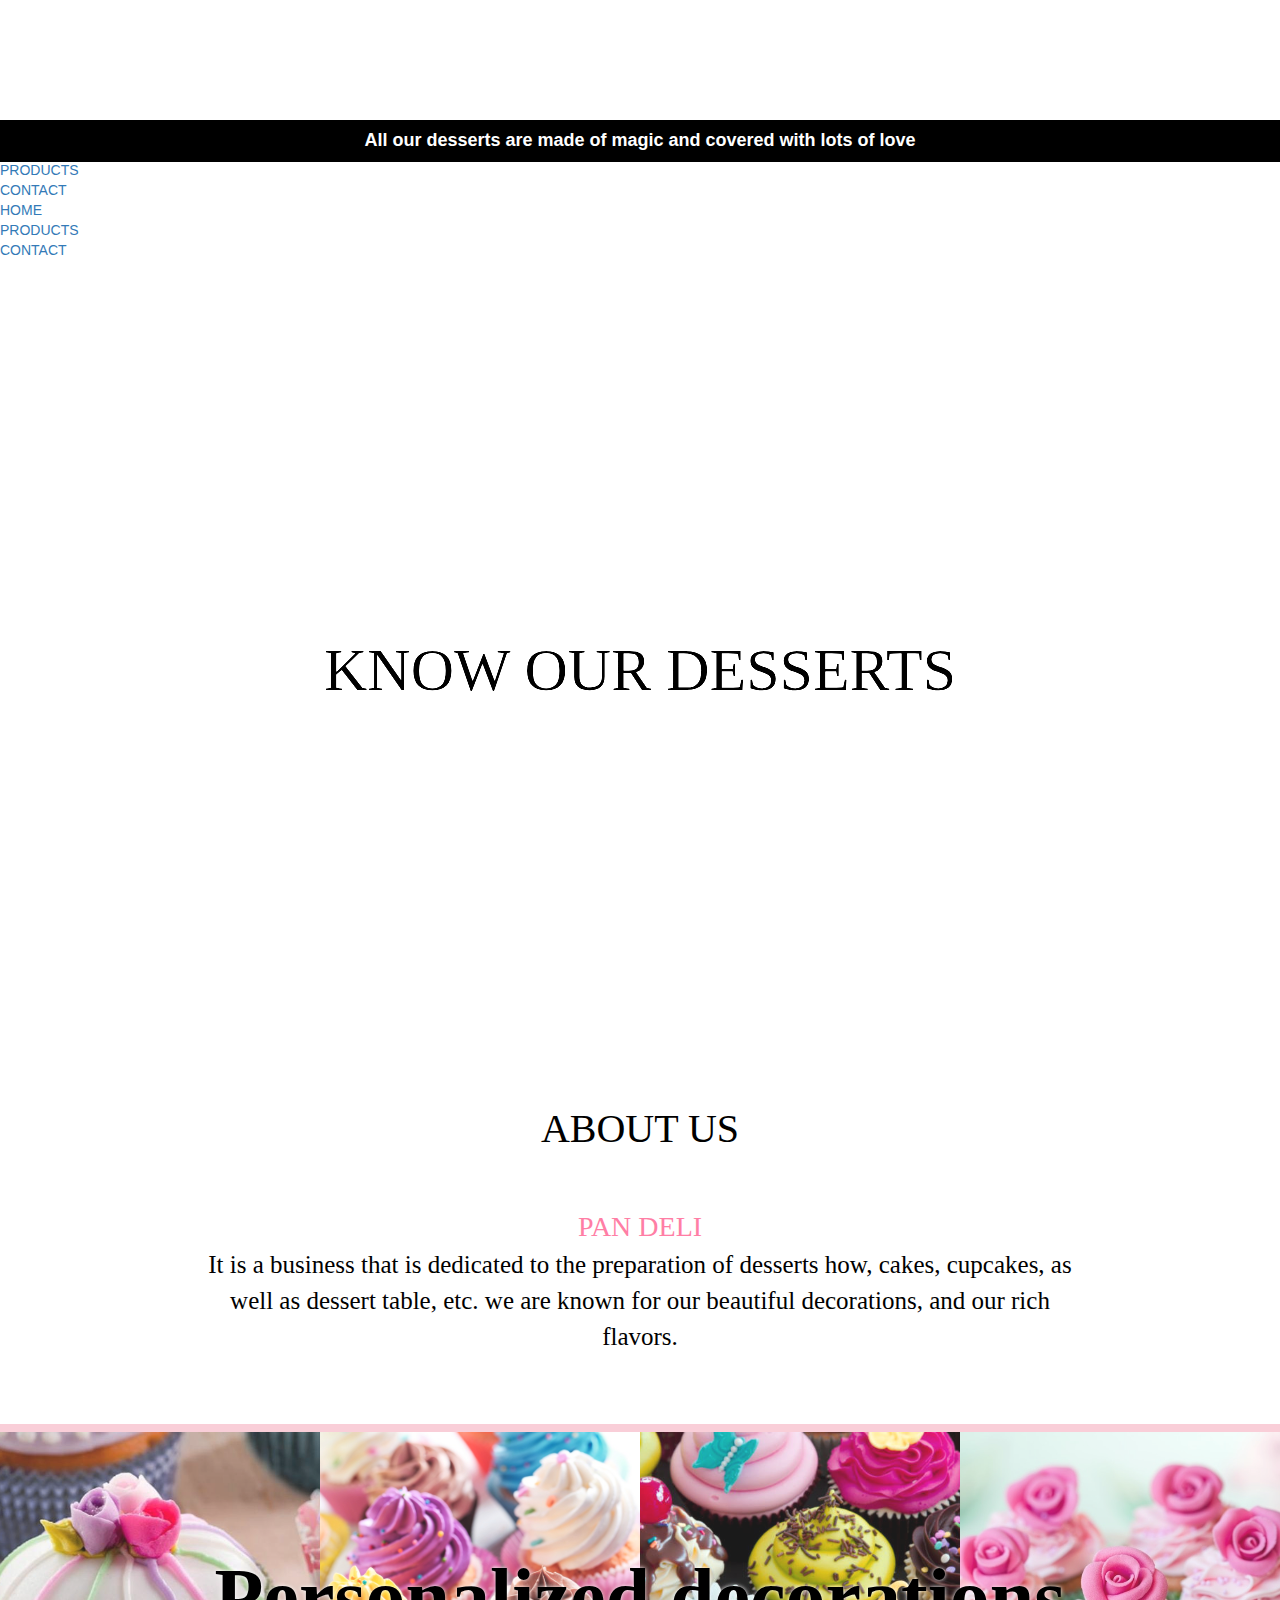
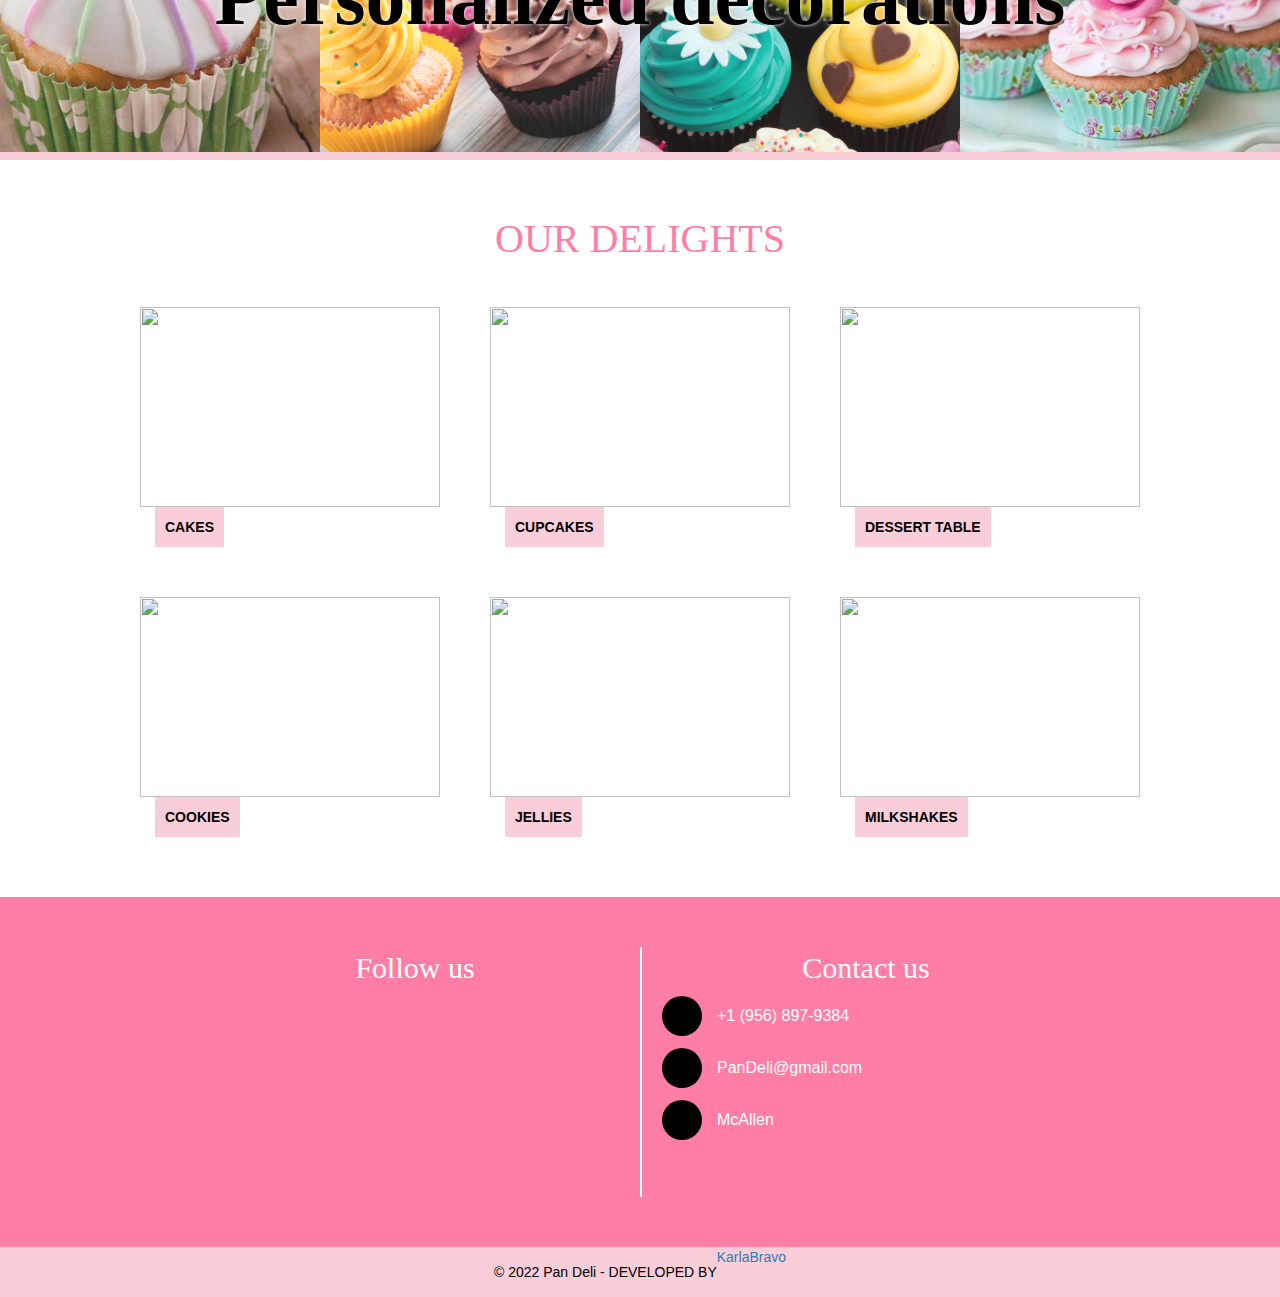
==== index.html @ ab10f3fa "Update index.html" ====
<!DOCTYPE html>
<html lang="en">

<head>
    <meta charset="UTF-8">
    <meta http-equiv="X-UA-Compatible" content="IE=edge">
    <meta name="viewport" content="width=device-width, initial-scale=1.0">
    <title>Pan Deli</title>

    <!-- Latest compiled and minified CSS -->
    <link rel="stylesheet" href="https://cdn.jsdelivr.net/npm/bootstrap@3.4.1/dist/css/bootstrap.min.css"
        integrity="sha384-HSMxcRTRxnN+Bdg0JdbxYKrThecOKuH5zCYotlSAcp1+c8xmyTe9GYg1l9a69psu" crossorigin="anonymous">


    <!-- FONT AWESOME -->
    <script src="https://kit.fontawesome.com/a27d0f03d3.js" crossorigin="anonymous"></script>




    <link rel="stylesheet" href="/css/general.css">
    <link rel="stylesheet" href="/css/menu.css">
    <link rel="stylesheet" href="/css/home.css">
    <link rel="stylesheet" href="/css/footer.css">
    <link rel="stylesheet" href="/css/about.css">
    <link rel="stylesheet" href="/css/products.css">



</head>

<body>


    <div class="cont-full">


        <nav class="cont-full-menu">
            <div class="cont-into-menu">

                <a href="/index.html">
                    <div class="menu-logo">
                        <img src="/png/logo.png" alt="">
                    </div>
                </a>

                <div class="cont-menu">
                    <a href="/index.html">
                        <div class="menu menu-selected">
                            <p class="menu-selected-p">HOME</p>
                        </div>
                    </a>
                    <a href="/products.html">
                        <div class="menu">
                            <p class="menu-NoSelected-p">PRODUCTS</p>
                        </div>
                    </a>
                    <a href="/contact.html">
                        <div class="menu">
                            <p class="menu-NoSelected-p">CONTACT</p>
                        </div>
                    </a>
                </div>
                
                <div class="cont-min-menu">
                    <div class="min-menu" id="min-menu">
                        <i class="fa-solid fa-bars"></i>
                    </div>
                </div>
                
            </div>
        </nav>
        
        <div class="cont-full-MinMenu">
            <div class="container-minMenu">
                <a href="/index.html">
                    <div class="menuMin">
                        <p>HOME</p>
                    </div>
                </a>
                <a href="/products.html">
                    <div class="menuMin">
                        <p>PRODUCTS</p>
                    </div>
                </a>
                <a href="/contact.html">
                    <div class="menuMin">
                        <p>CONTACT</p>
                    </div>
                </a>
            </div>
        </div>

        <div class="titile">
            <p>All our desserts are made of magic and covered with lots of love</p>
        </div>

        <div class="cont-full-home">
            <div class="cont-tittle-home">
                <p>KNOW OUR DESSERTS</p>
            </div>
        </div>

        <div class="cont-full-about">
            <p class="subtittle-about">ABOUT US</p>
            <div class="about">
                <p class="about-p1">PAN DELI</p>
                <p class="about-p"> It is a business that is dedicated to the preparation of desserts
                    how, cakes, cupcakes, as well as dessert table, etc. we are known for our beautiful decorations, and
                    our rich flavors.</p>
            </div>
        </div>
        
        <div class="cont-full-art1">
            <div class="cont-art1">
                <img src="/images/h1.jpg" alt="">
            </div>
            <div class="cont-art1">
                <img src="/images/h2.jpg" alt="">
            </div>
            <div class="cont-art1">
                <img src="/images/h3.jpg" alt="">
            </div>
            <div class="cont-art1">
                <img src="/images/h4.jpg" alt="">
            </div>
            <div class="cont-art1-tittle">
                <h1>Personalized decorations</h1>
            </div>
            
        </div>

        <div class="cont-full-products">
            <p class="subtittle-products">OUR DELIGHTS</p>
            <div class="cont-into-products">

                <a class="products-home" href="/products.html">
                    <div class="products-home-img">
                        <img src="/images/pastel.jpg" alt="">
                    </div>
                    <p>CAKES</p>
                </a>

                <a class="products-home" href="/products.html">
                    <div class="products-home-img">
                        <img src="/images/cupcake.jpg" alt="">
                    </div>
                    <p>CUPCAKES</p>
                </a>

                <a class="products-home" href="/products.html">
                    <div class="products-home-img">
                        <img src="/images/postre.jpg" alt="">
                    </div>
                    <p>DESSERT TABLE</p>
                </a>

            </div>

            <div class="cont-into-products">

                <a class="products-home" href="/products.html">
                    <div class="products-home-img">
                        <img src="/images/galletas.jpg" alt="">
                    </div>
                    <p>COOKIES</p>
                </a>


                <a class="products-home" href="/products.html">
                    <div class="products-home-img">
                        <img src="/images/gelatinas.jpg" alt="">
                    </div>
                    <p>JELLIES</p>
                </a>

                <a class="products-home" href="/products.html">
                    <div class="products-home-img">
                        <img src="/images/bebidas.jpg" alt="">
                    </div>
                    <p>MILKSHAKES</p>
                </a>
            </div>
        </div>



        <div class="cont-full-footer">
            <div class="cont-into-footer">
                <div class="cont-footer">
                    <p>Follow us</p>

                    <div class="cont-contactUs">
                        <div class="contactUs">
                            <a href="https://www.facebook.com/pandelicupcakes-105125334605088" target="_blank">
                                <i class="fa-brands fa-facebook"></i>
                            </a>
                        </div>

                        <div class="contactUs">
                            <a href="https://www.instagram.com/pandeli.cupcakes/" target="_blank">
                                <i class="fa-brands fa-instagram"></i>
                            </a>
                        </div>
                        <div class="contactUs">
                            <a href="https://wa.me/19568979384?text=Hola%20me%20interesa%20un%20producto%20de%20Pan%20Deli"
                                target="_blank">
                                <i class="fa-brands fa-whatsapp"></i>
                            </a>

                        </div>
                    </div>
                </div>

                <div class="cont-footer">
                    <p>Contact us</p>
                    <div class="footer-contactUs">
                        <div class="footer-contactUs-cont">
                            <i class="fa-solid fa-phone"></i>
                            <p>+1 (956) 897-9384</p>
                        </div>
                        <div class="footer-contactUs-cont">
                            <i class="fa-solid fa-envelope"></i>
                            <p>PanDeli@gmail.com</p>
                        </div>
                        <div class="footer-contactUs-cont">
                            <i class="fa-solid fa-location-dot"></i>
                            <p>McAllen</p>
                        </div>
                    </div>
                </div>

            </div>
        </div>

        <div class="cont-full-footer2">
            <p>© 2022 Pan Deli - DEVELOPED BY  </p>
            <a href="https://karlavbm.github.io/" target="_blank">KarlaBravo</a>
        </div>


    </div>


<!-- SCRIPTS -->
    <script src="https://cdn.jsdelivr.net/npm/bootstrap@5.0.1/dist/js/bootstrap.bundle.min.js"
        integrity="sha384-gtEjrD/SeCtmISkJkNUaaKMoLD0//ElJ19smozuHV6z3Iehds+3Ulb9Bn9Plx0x4"
        crossorigin="anonymous"></script>
    <script src="https://cdn.jsdelivr.net/npm/bootstrap@5.0.1/dist/js/bootstrap.min.js"
        integrity="sha384-Atwg2Pkwv9vp0ygtn1JAojH0nYbwNJLPhwyoVbhoPwBhjQPR5VtM2+xf0Uwh9KtT"
        crossorigin="anonymous"></script>

    <script src="https://ajax.googleapis.com/ajax/libs/jquery/2.1.1/jquery.min.js"></script>
    <script src="https://ajax.googleapis.com/ajax/libs/jquery/2.1.4/jquery.min.js"></script>
    <script src="https://ajax.googleapis.com/ajax/libs/jquery/3.6.0/jquery.min.js"></script>
    <script src="https://code.jquery.com/jquery-3.6.0.js"
        integrity="sha256-H+K7U5CnXl1h5ywQfKtSj8PCmoN9aaq30gDh27Xc0jk=" crossorigin="anonymous"></script>

    <script src="https://cdn.jsdelivr.net/npm/@popperjs/core@2.9.2/dist/umd/popper.min.js"
        integrity="sha384-IQsoLXl5PILFhosVNubq5LC7Qb9DXgDA9i+tQ8Zj3iwWAwPtgFTxbJ8NT4GN1R8p"
        crossorigin="anonymous"></script>


    <!-- MY SCRIPTS-->
    <script src="/js/menu.js"></script>



</body>

</html>
---- css/general.css ----
body{
    background-color: white;
    background-image: url("../png/fondo1.svg");
    background-repeat:repeat;
    background-position: center;
    background-size:contain;
    background-attachment: fixed;
    padding: 0;
    margin: 0;
    overflow-x: hidden;
}

body::-webkit-scrollbar{
    width: 16px;
    background-color: #F9CED8;
}

body::-webkit-scrollbar-thumb{
    background-color:  white;
    border-radius: 8px;
}

html{
    padding: 0px;
    margin: 0px;
}

p{
    margin: 0;
    padding: 0;
}

.cont-full{
    background-color: transparent;
    width: 100%;
    height: auto;
    min-height: 100vh;
    float: left;
    padding-top: 120px;
}

.titile{
   /* background-color: #B1DDE6;*/
    background-color: black;
    width: 100%;
    height: 42px;
    float: left;
    position: absolute;
    top: 120px;
    left: 0px;
    text-align: center;
    display: flex;
    justify-content: center;
    align-items: center;
    z-index:98;
    overflow: hidden;
}

.titile p{
    float: left;
    height: 100%;
    color: white;
    font-size: 18px;
    font-family: "Arial";
    display: flex;
    align-items: center;
    font-weight: 600;
    animation: tittle 2s 1;
}

@keyframes tittle{
    from{
        transform: scale(0);
    }

    to{
        transform: scale(1);
    }
}

@font-face {
    font-family: "Cocogoose-Bold";
    src: url("../fonts/Cocogoose\ Pro-trial.ttf");
}

@font-face {
    font-family: "Cocogoose-l";
    src: url("../fonts/Cocogoose\ Pro\ Light-trial.ttf");
}


@media (max-width:710px){
    .cont-full{
        padding-top: 80px;
    }

    .titile{
        top: 80px;
    }

    .titile p{
        font-size: 15px;
    }
}

@media (max-width:540px){
    .titile p{
        font-size: 13px;
    }
}

@media (max-width:440px){
    .titile p{
        font-size: 10px;
        padding-left: 15px;
        padding-right: 15px;
    }
}
---- css/home.css ----
.cont-full-home{
    background-color: white;
    background-image: url("../images/image1.jpg");
    background-repeat: no-repeat;
    background-size: cover;
    background-position: center;
    width: 100%;
    height: calc(100vh - 162px);
    float: left;
    filter: brightness(1.56);
    position: relative;
    z-index: 1;
    margin-top: 42px;
    animation: home 50s infinite ;
    animation-delay: 5s;
}

.cont-tittle-home{
    background-color: transparent;
    width: calc(100% - 80px);
    max-width: 900px;
    height: 200px;
    margin-left: auto;
    margin-right: auto;
    animation: tittleHome 3s 1;
    position: absolute;
    left: 0;
    right: 0;
    top: calc( ( ( 100vh - 162px) /2 - 100px )) ;
    bottom: 0;
    margin: 0 auto;
    border: white 4px solid;
   /* backdrop-filter: blur(5px);*/
    padding: 20px;
    text-align: center;
    display: flex;
    align-items: center;
    justify-content: center;
  }

  .cont-tittle-home p{
      display: block;
      font-size: 60px;
      font-family: "Cocogoose-Bold";
      color: black;
  }

  .cont-full-art1{
      background-color: transparent;
      width: 100%;
      height: auto;
      float: left;
      overflow: hidden;
      position: relative;
      border-top: 8px rgb(249,206,216) solid;
      border-bottom: 8px rgb(249,206,216) solid;
  }

  .cont-art1{
    background-color: transparent;
    width: 25vw;
    max-width: 25%;
    height: 25vw;
    float: left;
    overflow: hidden;
  }

  .cont-art1 img{
      filter: hue-rotate(345deg) brightness(1);
      width: 100%;
      height: 100%;
      object-fit: cover;
      object-position: center;
  }

  .cont-art1-tittle{
      background-color: rgba(255, 255, 255, 0.1);
      float: left;
      width: 100%;
      height: 100%;
      position: absolute;
      left: 0px;
      top: 0px;
      display: flex;
      justify-content: center;
      align-items: center;
      padding-left: 20px;
      padding-right: 20px;
  }

  .cont-art1-tittle h1{
      color: black;
      text-shadow: 0px 0px 4px white;
      text-align: center;
      font-weight: 600;
      font-family: "Valentine";
      font-size: 80px;
  }

  @keyframes home{
    0%{
        background-image: url("../images/image1.jpg");
        background-position: center;
    }

    33%{
        background-image: url("../images/image2.jpg");
        background-position: top;
    }

    66%{
        background-image: url("../images/image3.jpg");
        background-position: top;
    }
  }
  
  @keyframes tittleHome{
    from{
        top: -362px;
    }

    to{
        top: calc( ( ( 100vh - 162px) /2 - 100px )) ;
    }
  }

  @media (max-width:900px){
    .cont-art1-tittle h1{
        font-size: 90px;
    }

    .cont-art1{
        width: 50vw;
        max-width: 50%;
        height: 50vw;
      }
  }

  @media (max-width:550px){
    .cont-art1-tittle h1{
        font-size: 60px;
    }
  }

  @media (max-width:380px){
    .cont-art1-tittle h1{
        font-size: 47px;
    }
  }

  @media (max-width:710px){

    .cont-tittle-home{
        top: calc( ( ( 100vh - 122px) /2 - 100px )) ;

    }

    .cont-tittle-home p{
        font-size: 40px;
    }

    .cont-full-home{
        height: calc(100vh - 122px);
    }
    
  }

  @media (max-width:400px){
    .cont-tittle-home p{
        font-size: 36px;
    }
  }

  @media (max-width:300px){
    .cont-tittle-home p{
        font-size: 30px;
    }
  }
---- css/footer.css ----
.cont-full-footer{
    background-color: #ff7ea5;
    width: 100%;
    height: auto;
    float: left;
    display: flex;
    justify-content: center;
    align-items: center;
    padding-top: 50px;
    padding-bottom: 50px;
    padding-right: 20px;
    padding-left: 20px;
}

.cont-into-footer{
    background-color: transparent;
    width: 100%;
    max-width: 900px;
    height: auto;
    float: left;
    display: flex;
    justify-content: center;
}

.cont-footer{
    background-color: transparent;
    width: 50%;
    height: 250px;
    float: left;
    overflow: hidden;
}

.cont-footer p{
    background-color: transparent;
    float: left;
    width: 100%;
    font-family: "Cocogoose-Bold";
    font-size: 30px;
    color: white;
    display: flex;
    justify-content: center;
}


.cont-footer:nth-child(2){
    border-left: white 2px solid;
}

.cont-contactUs{
    background-color:transparent;
    width: 100%;
    height: auto;
    float: left;
    margin-top: 25px;
    display: flex;
    flex-direction: row;
    justify-content: space-between;
    padding-bottom: 10px;
    padding-top: 10px;
    padding-right: 80px;
    padding-left: 80px;
}

.contactUs{
    background-color:transparent;
    width: 30%;
    height: max-content;
    float: left;
    overflow: hidden;
    display: flex;
    justify-content: center;

}

.contactUs a{
    float: left;
    width: auto;
    height: auto;
}

.contactUs i{
    color: black;
    background-color: transparent;
    height: auto;
    width: auto;
    font-size: 60px;
    float: left;
    padding: 0;
    margin: 0;
}

.contactUs i:hover{
    cursor: pointer;
    font-size: 80px;
    color: deeppink;
}

.footer-contactUs{
    background-color: transparent;
    width: 100%;
    height: auto;
    float: left;
    overflow: hidden;
    padding-left: 20px;
}

.footer-contactUs-cont{
    background-color: transparent;
    width: 100%;
    height: auto;
    min-height: 52px;
    float: left;
    display: flex;
    flex-direction: row;
    justify-content: center;
    align-items: center;
}


.footer-contactUs-cont i{
    font-size: 20px;
    background-color: black;
    float: left;
    width: 40px;
    height: 40px;
    display: flex;
    justify-content: center;
    align-items: center;
    border-radius: 100%;
    color: rgb(176,220,230);
}

.footer-contactUs-cont p{
    font-family: Arial;
    font-size: 16px;
    font-weight: 500;
    background-color: transparent;
    float: left;
    width: calc(100% - 40px);
    display: flex;
    justify-content: left;
    padding-left: 15px;
}

.cont-full-footer2{
    background-color: #F9CED8;
    width: 100%;
    height: 50px;
    float: left;
    display: flex;
    justify-content: center;
    overflow: hidden;
}

.cont-full-footer2 p{
    background-color: transparent;
    width: auto;
    text-align: center;
    color: black;
    float: left;
    height: 100%;
    display: flex;
    align-items: center;
}

@media (max-width:800px){
    .cont-footer p{
        font-size: 30px;
    }

    .footer-contactUs-cont p{
        font-size: 18px;
    }

    .cont-full-footer{
        padding-top: 30px;
        padding-bottom: 30px;
    }
    
    .cont-footer:nth-child(1){
        height: max-content;
    }
    
    .cont-footer:nth-child(2){
        height: max-content;
    }

    .cont-contactUs{
        padding-right: 20px;
        padding-left: 20px;
    }

}

@media (max-width:600px){

    .footer-contactUs-cont p{
        font-size: 16px;
    }

    .contactUs i{
        font-size: 40px;
    }

    .contactUs i:hover{
        font-size: 50px;
    }
    
}

@media (max-width:500px){
    .footer-contactUs-cont{
        min-height: 42px;
    }

    .contactUs i:hover{
        font-size: 40px;
    }

    .cont-into-footer{
        flex-direction: column;
    }

    .cont-footer:nth-child(1){
        width: 100%;
    }

    .cont-contactUs{
        margin-top: 10px;
    }

    .footer-contactUs-cont{
        margin-top: 15px;
    }
    
    .cont-footer:nth-child(2){
        padding-top: 15px;
        width: 100%;
        border-left: none;
        border-top: 2px white solid;
        margin-top: 15px;
    }

    .cont-full-footer2 p{
        font-size: 12px;
        padding-left: 20px;
        padding-right: 20px;
    }
}
---- css/about.css ----
.cont-full-about{
    background-color: transparent;
    width: 100%;
    height: auto;
    float: left;
    text-align: center;
    padding-top: 50px;
    padding-bottom: 50px;
    padding-left: 20px;
    padding-right: 20px;
    display: flex;
    justify-content: center;
    flex-direction: column;
    align-items: center;
}


.subtittle-about{
    background-color:transparent;
    float: left;
    width: auto;
    font-family: "Cocogoose-Bold";
    font-size: 40px;
    color: black;
    display: flex;
    justify-content: center;
    padding-left: 20px;
    padding-right: 20px;
    padding-top: 10px;
    padding-bottom: 10px;
}

@media (max-width:710px){

    .cont-full-about{
        padding-top: 30px;
        padding-bottom: 30px;
    }
    .subtittle-about{
        font-size: 30px;
        padding-top: 10px;
        padding-bottom: 10px;
    }

    .about{
        margin-top: 10px;
        padding-bottom: 10px;
    }

    .about-p1{
        font-size: 18px;
    }
    
    .about-p{
        font-size: 15px;
    }

}



.about{
    background-color: transparent;
    width: 100%;
    max-width: 900px;
    height: auto;
    float: left;
    text-align: center;
    margin-top: 40px;
    padding-bottom: 20px;

}

.about-p1{
    width: 100%;
    font-family: "Cocogoose-Bold";
    font-size: 28px;
    color: #FF7EA5;
    display: flex;
    justify-content: center;
}

.about-p{
    color: rgba(0, 0, 0,1);
    width: 100%;
    font-family: "Cocogoose-Bold";
    font-size: 25px;
    color: black;
    display: flex;
    justify-content: center;
}
---- css/products.css ----
.cont-full-products{
    background-color: white;
    width: 100%;
    height: auto;
    float: left;
    text-align: center;
    padding-top: 50px;
    padding-bottom: 50px;
    padding-left: 20px;
    padding-right: 20px;
    display: flex;
    justify-content: center;
    flex-direction: column;
    align-items: center;
    
}

.subtittle-products{
    background-color:transparent;
    float: left;
    width: auto;
    font-family: "Cocogoose-Bold";
    font-size: 40px;
    color: #FF7EA5;
    display: flex;
    justify-content: center;
}

.cont-into-products{
    background-color: transparent;
    width: 100%;
    max-width: 1000px;
    height: auto;
    float: left;
    display: flex;
    flex-direction: row;
    justify-content: space-between;
    margin-top: 40px;
}

.products-home{
    background-color: transparent;
    width: 30%;
    height: auto;
    float: left;
    overflow: hidden;
    text-align: center;
    padding-bottom: 10px;
}

.products-home p{
    float: left;
    background-color: #F9CED8;
    color: black;
    font-weight: 600;
    padding: 10px;
    margin-left: 15px;
}

.products-home:hover{
    cursor: pointer;
    box-shadow: 0px 0px 20px rgba(0, 0, 0, 0.5);
}

.products-home-img{
    width: 100%;
    height: 200px;
    float: left;
    overflow: hidden;
}

.products-home-img img{
    width: 100%;
    height: 100%;
    object-fit: contain;
    object-position: bottom;

}

/* PAGE PRODUCTS */

.cont-full-productsPage{
    background-color: white;
    width: 100%;
    height: auto;
    float: left;
    text-align: center;
    padding-top: 92px;
    padding-bottom: 50px;
    padding-left: 20px;
    padding-right: 20px;
    display: flex;
    justify-content: center;
    flex-direction: column;
    align-items: center;
    
}


.cont-into-productsPage{
    background-color: transparent;
    width: 100%;
    max-width: 1000px;
    height: auto;
    float: left;
    margin-top: 40px;
}

.subTittle-PageProducts{
    background-color: transparent;
    width: 100%;
    height: auto;
    float: left;
    color: black;
    font-size: 28px;
    text-align: left;
    padding-left: 15px;
    font-weight: 700;
    margin-top: 40px;
    padding-bottom: 10px;
    overflow: hidden;
}

.cont-full-conts-products{
    background-color: transparent;
    width: 100%;
    height: auto;
    float: left;
    display: flex;
    flex-direction: row;
    justify-content: space-between;
    padding-top: 10px;
    padding-bottom: 10px;

}

.productsPage{
    background-color: transparent;
    filter: brightness(1.2);
    width: calc(32vw - 20px);
    max-width: 300px;
    height: calc(32vw - 20px);
    max-height: 300px;
    float: left;
    overflow: hidden;
}

.productsPage img{
    width: 100%;
    height: 100%;
    object-position: center;object-fit: cover;
}

.productsPage:hover{
    cursor: pointer;
    box-shadow: 0px 0px 20px rgba(0, 0, 0, 0.5);
}

@media (max-width:710px){

    .cont-into-products{
        margin-top: 25px;
    }
    
    .products-home{
        padding-bottom: 10px;
    }

    .products-home-img{
        height: 120px;
    }



    .subTittle-PageProducts:nth-child(1){
        margin-top: 0px;
    }

    .cont-into-productsPage{
        margin-top: 20px;
    }

    .cont-full-productsPage{
        padding-left: 5px;
        padding-right: 5px;
    }

    .cont-full-productsPage{
        padding-top: 72px;
    }

    .subtittle-products{
        padding-top: 10px;
        font-size: 30px;
        padding-bottom: 10px;
    }

    .productsPage{
        width: calc(32vw - 2px);
        height: calc(32vw - 2px);
    }

    .subTittle-PageProducts{
        font-size: 22px;
    }
    
}


@media (max-width:500px){
    .products-home:hover{
        box-shadow: none;
    }

    .cont-into-products{
        flex-direction: column;
        justify-content: space-between;
        margin-top: 40px;
    }

    .cont-into-products{
        margin-top: 25px;
    }
    
    .products-home{
        width: 100%;
        padding-bottom: 50px;
    }

    .products-home-img{
        height: 150px;
    }

}
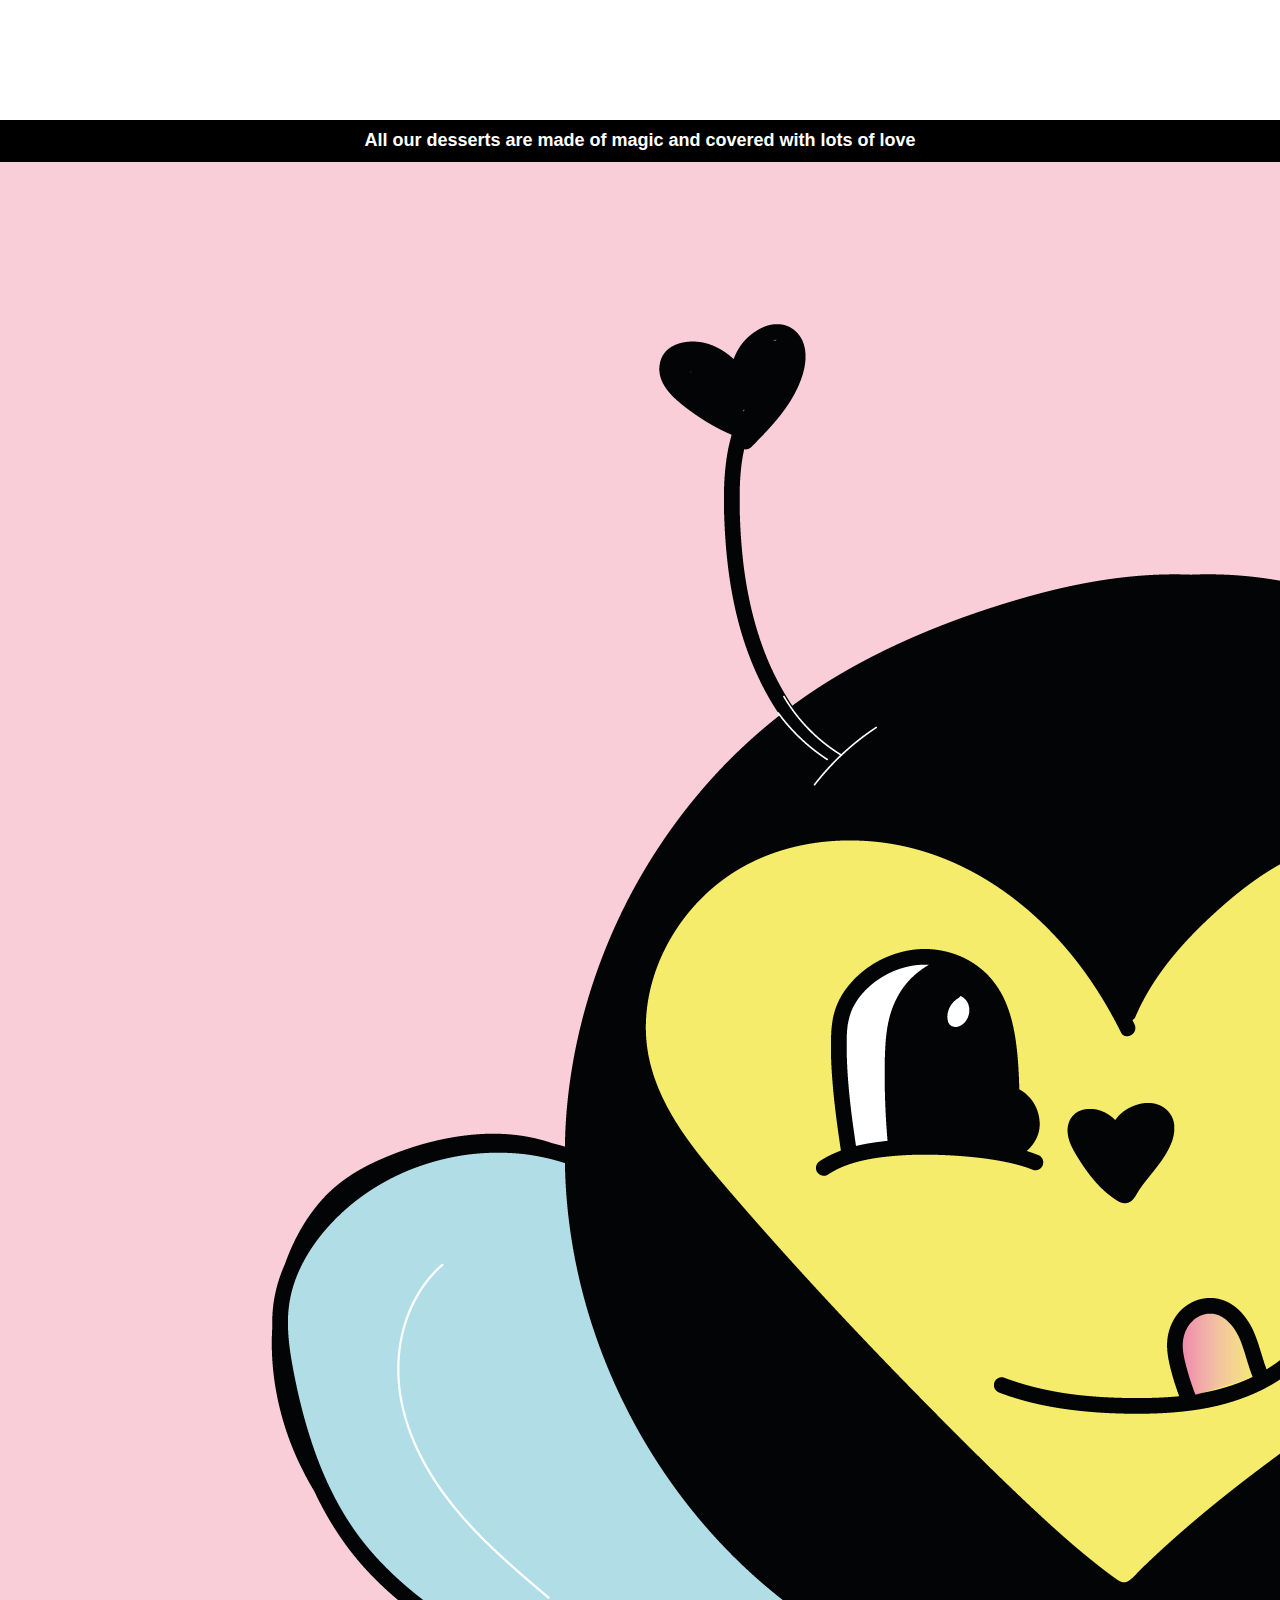
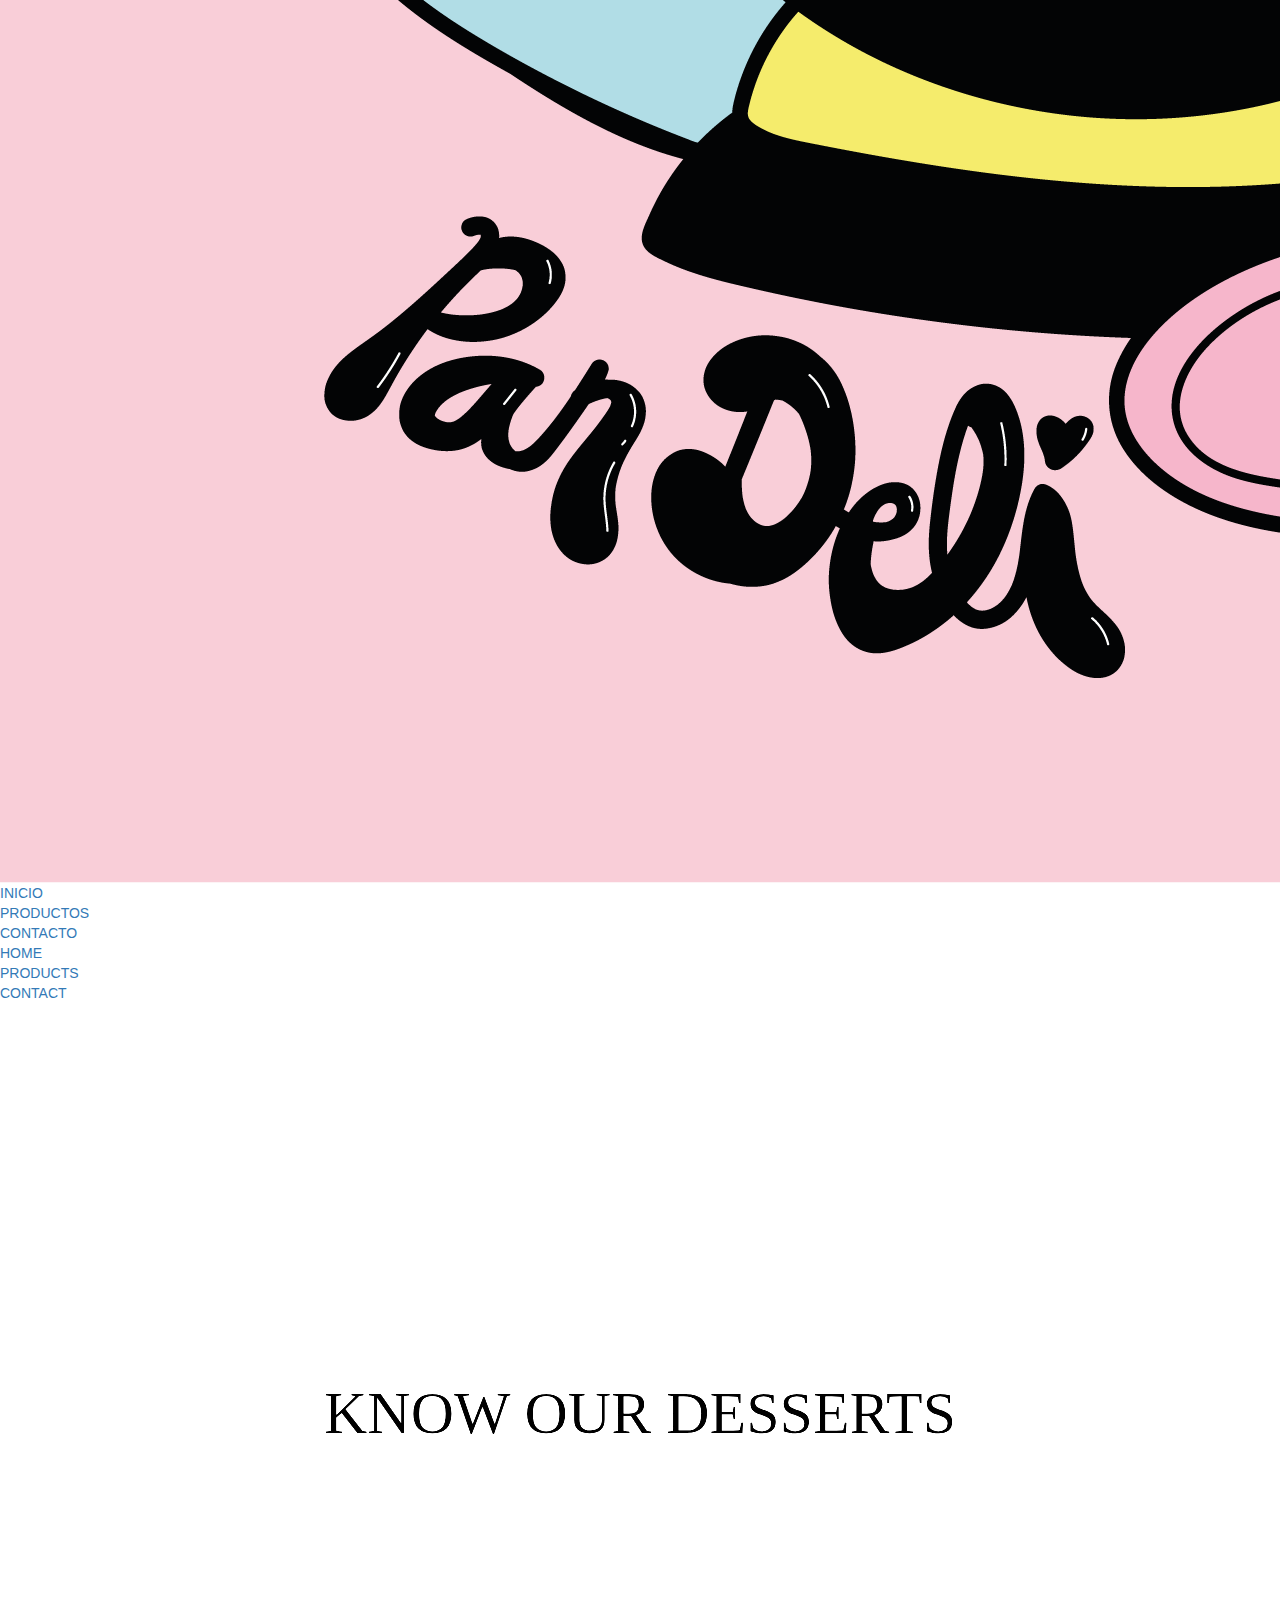
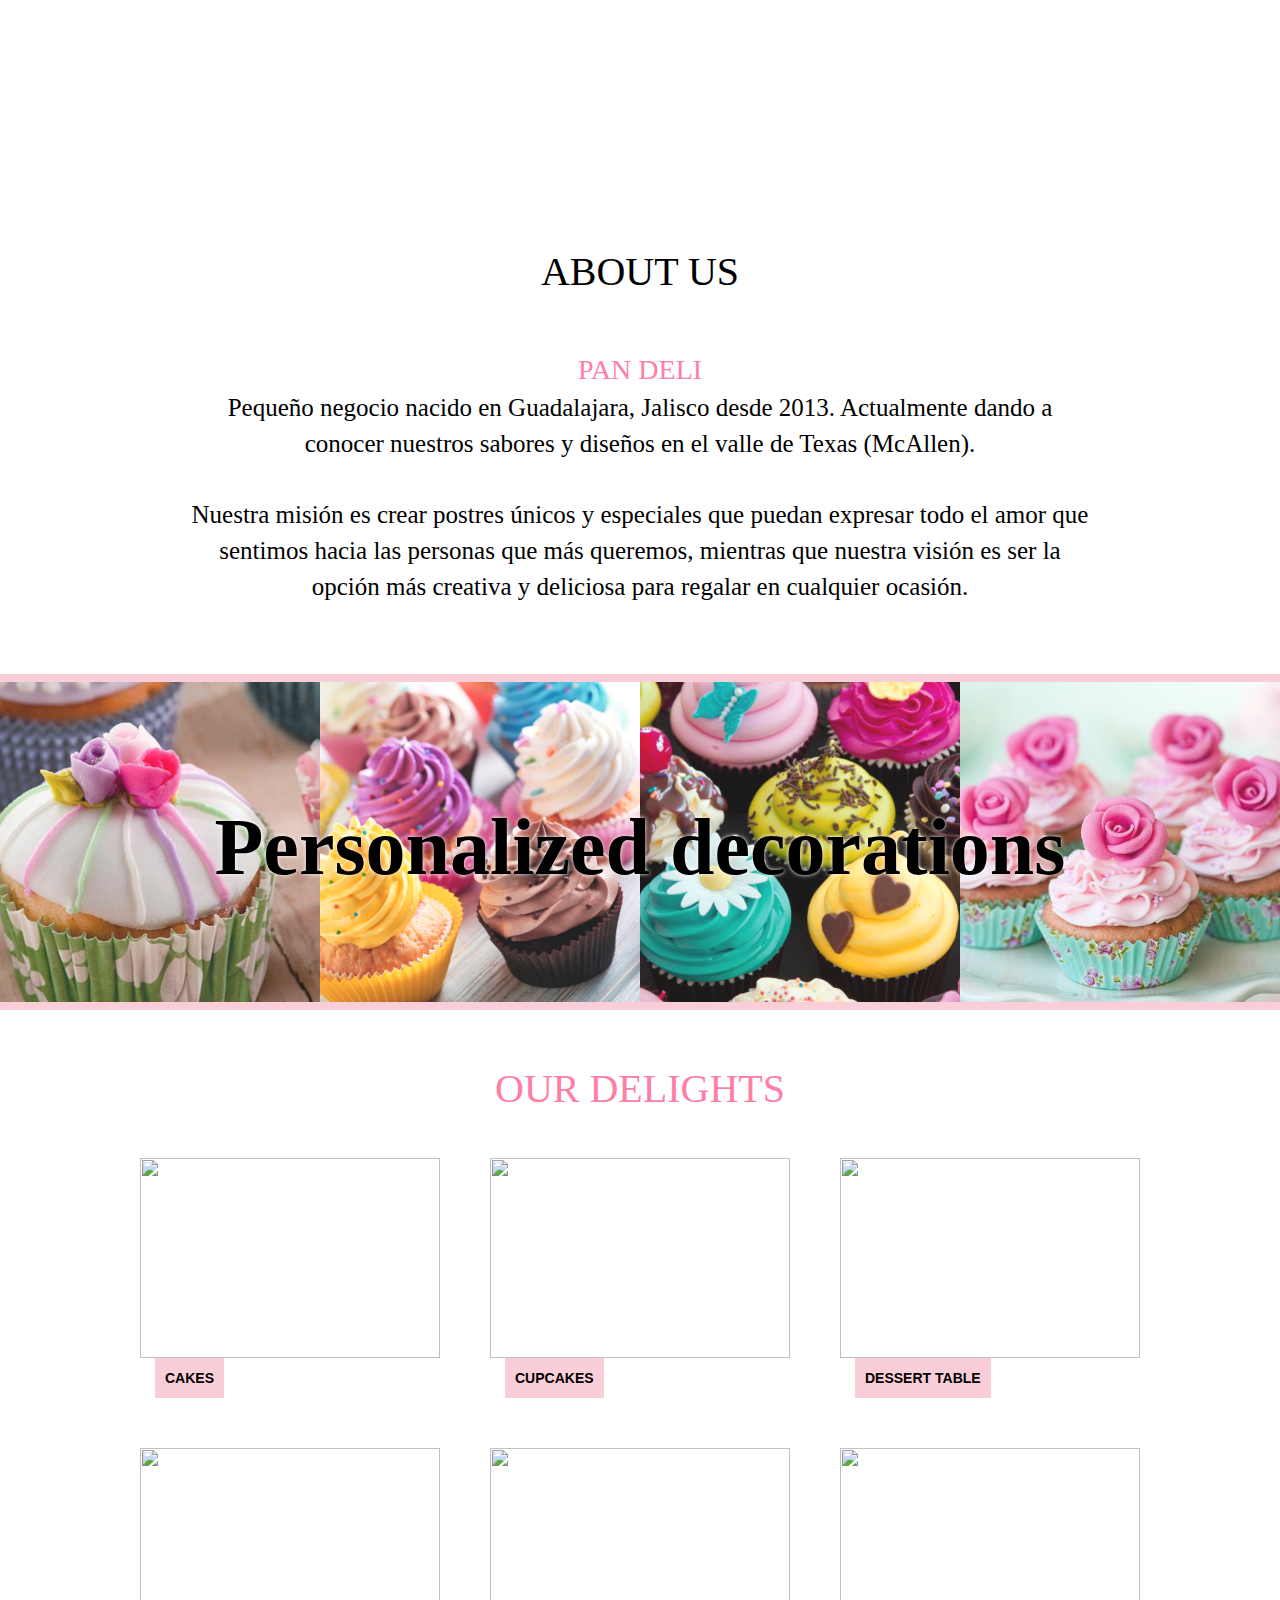
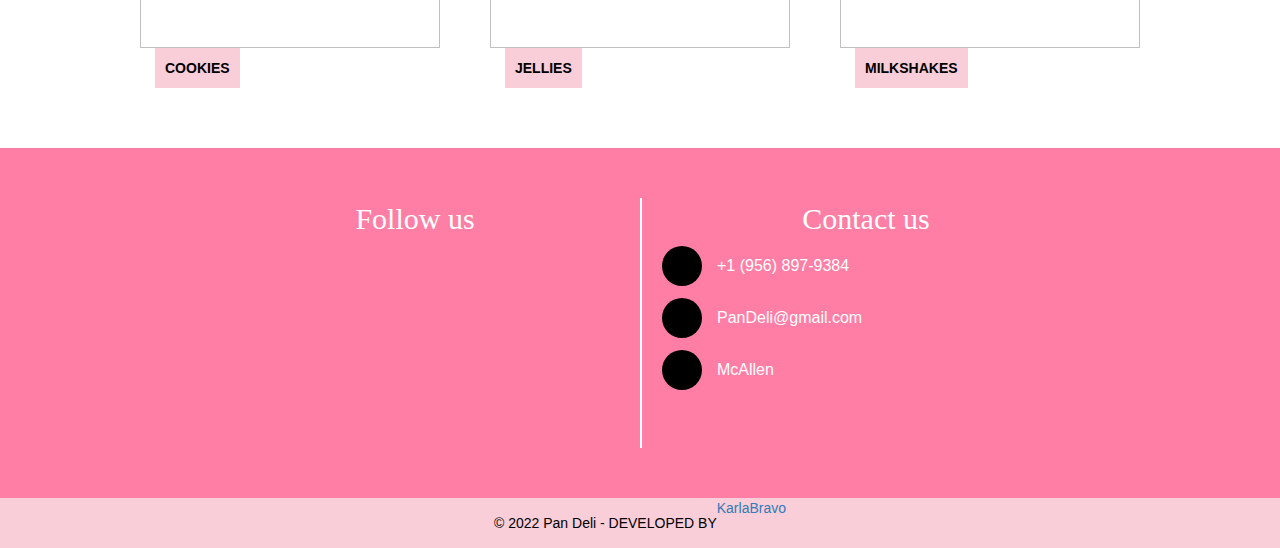
==== commit de7be025: "Update index.html" ====
--- a/index.html
+++ b/index.html
@@ -5,6 +5,7 @@
     <meta charset="UTF-8">
     <meta http-equiv="X-UA-Compatible" content="IE=edge">
     <meta name="viewport" content="width=device-width, initial-scale=1.0">
+    <link rel="shortcut icon" href="/png/logo.png">
     <title>Pan Deli</title>
 
     <!-- Latest compiled and minified CSS -->
@@ -47,17 +48,17 @@
                 <div class="cont-menu">
                     <a href="/index.html">
                         <div class="menu menu-selected">
-                            <p class="menu-selected-p">HOME</p>
+                            <p class="menu-selected-p">INICIO</p>
                         </div>
                     </a>
                     <a href="/products.html">
                         <div class="menu">
-                            <p class="menu-NoSelected-p">PRODUCTS</p>
+                            <p class="menu-NoSelected-p">PRODUCTOS</p>
                         </div>
                     </a>
                     <a href="/contact.html">
                         <div class="menu">
-                            <p class="menu-NoSelected-p">CONTACT</p>
+                            <p class="menu-NoSelected-p">CONTACTO</p>
                         </div>
                     </a>
                 </div>
@@ -105,9 +106,14 @@
             <p class="subtittle-about">ABOUT US</p>
             <div class="about">
                 <p class="about-p1">PAN DELI</p>
-                <p class="about-p"> It is a business that is dedicated to the preparation of desserts
-                    how, cakes, cupcakes, as well as dessert table, etc. we are known for our beautiful decorations, and
-                    our rich flavors.</p>
+                <p class="about-p">Pequeño negocio nacido en Guadalajara, Jalisco desde 2013. Actualmente dando a
+                    conocer nuestros sabores y diseños en el valle de Texas (McAllen).
+                    <br> <br>
+                    Nuestra misión es crear postres
+                    únicos y especiales que puedan expresar todo el amor que sentimos hacia las personas que más
+                    queremos, mientras que nuestra visión es ser la opción más creativa y deliciosa para regalar en
+                    cualquier ocasión.
+                </p>
             </div>
         </div>
         
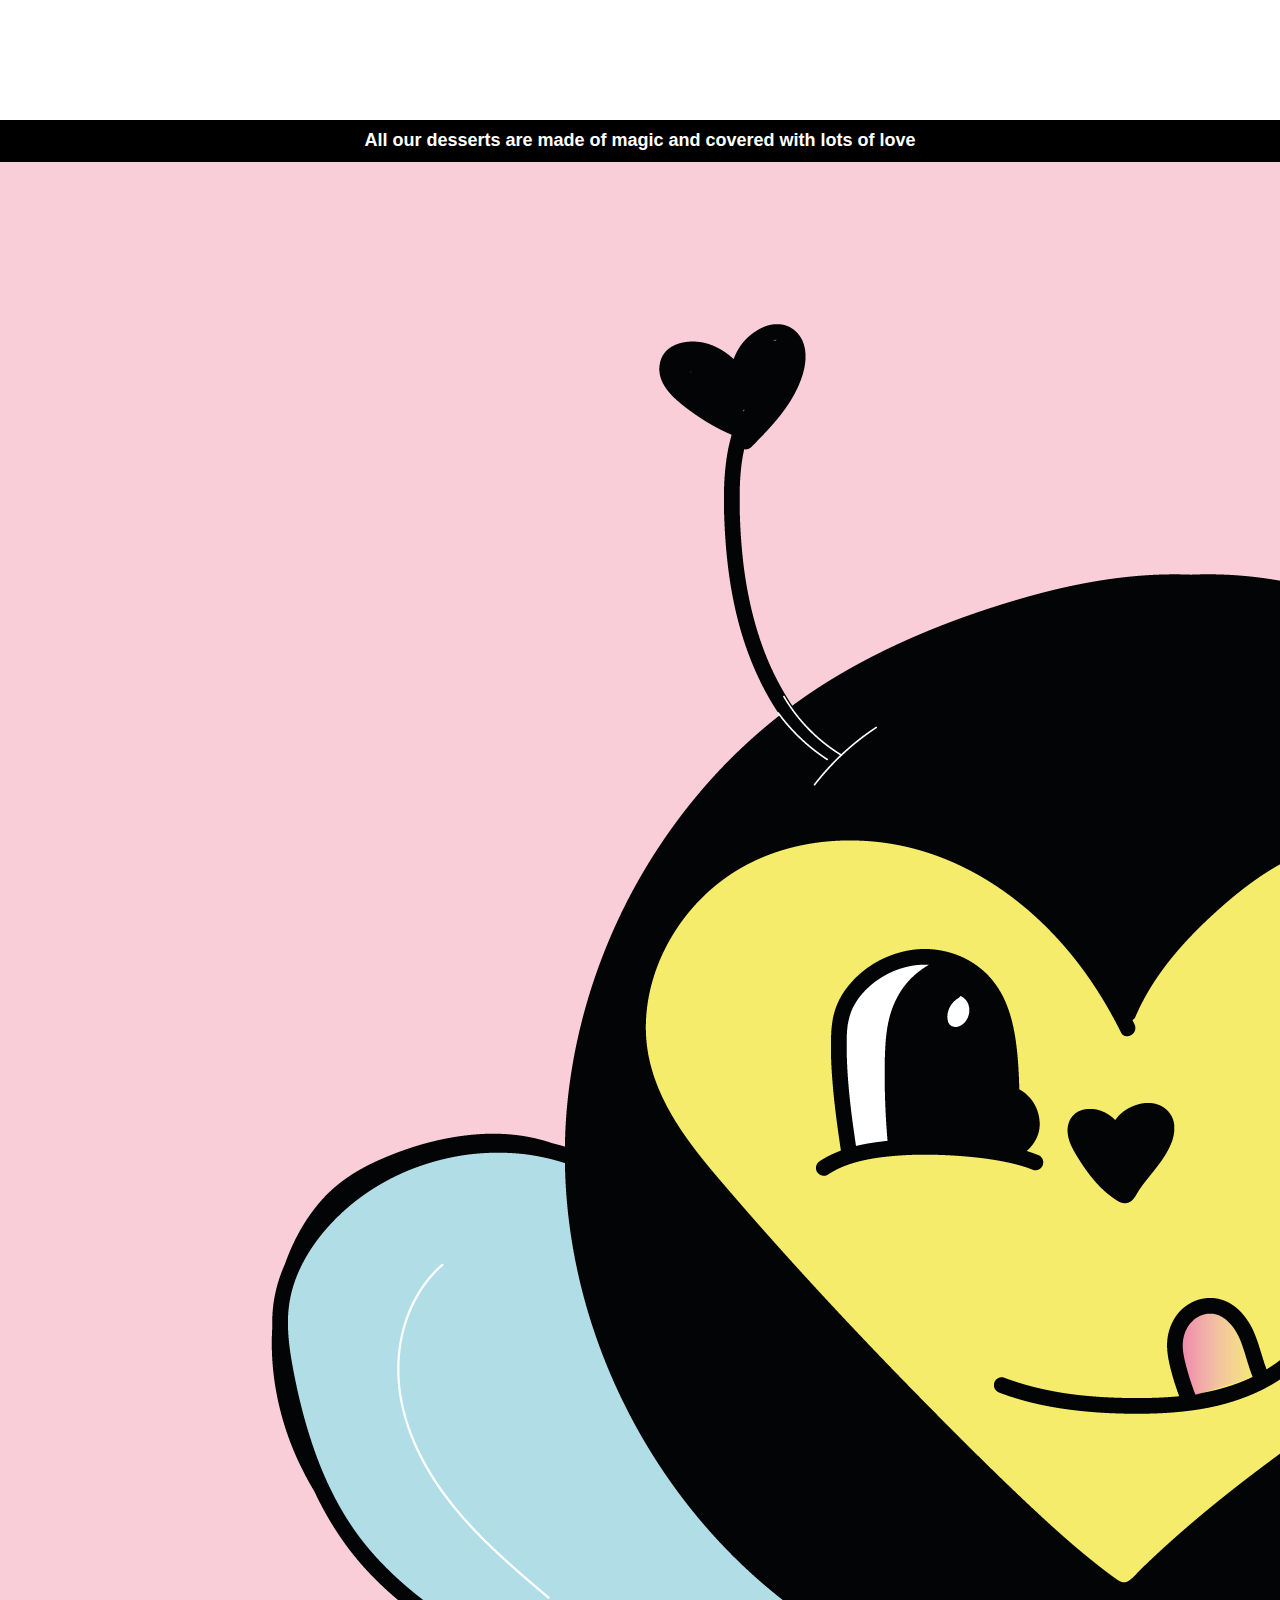
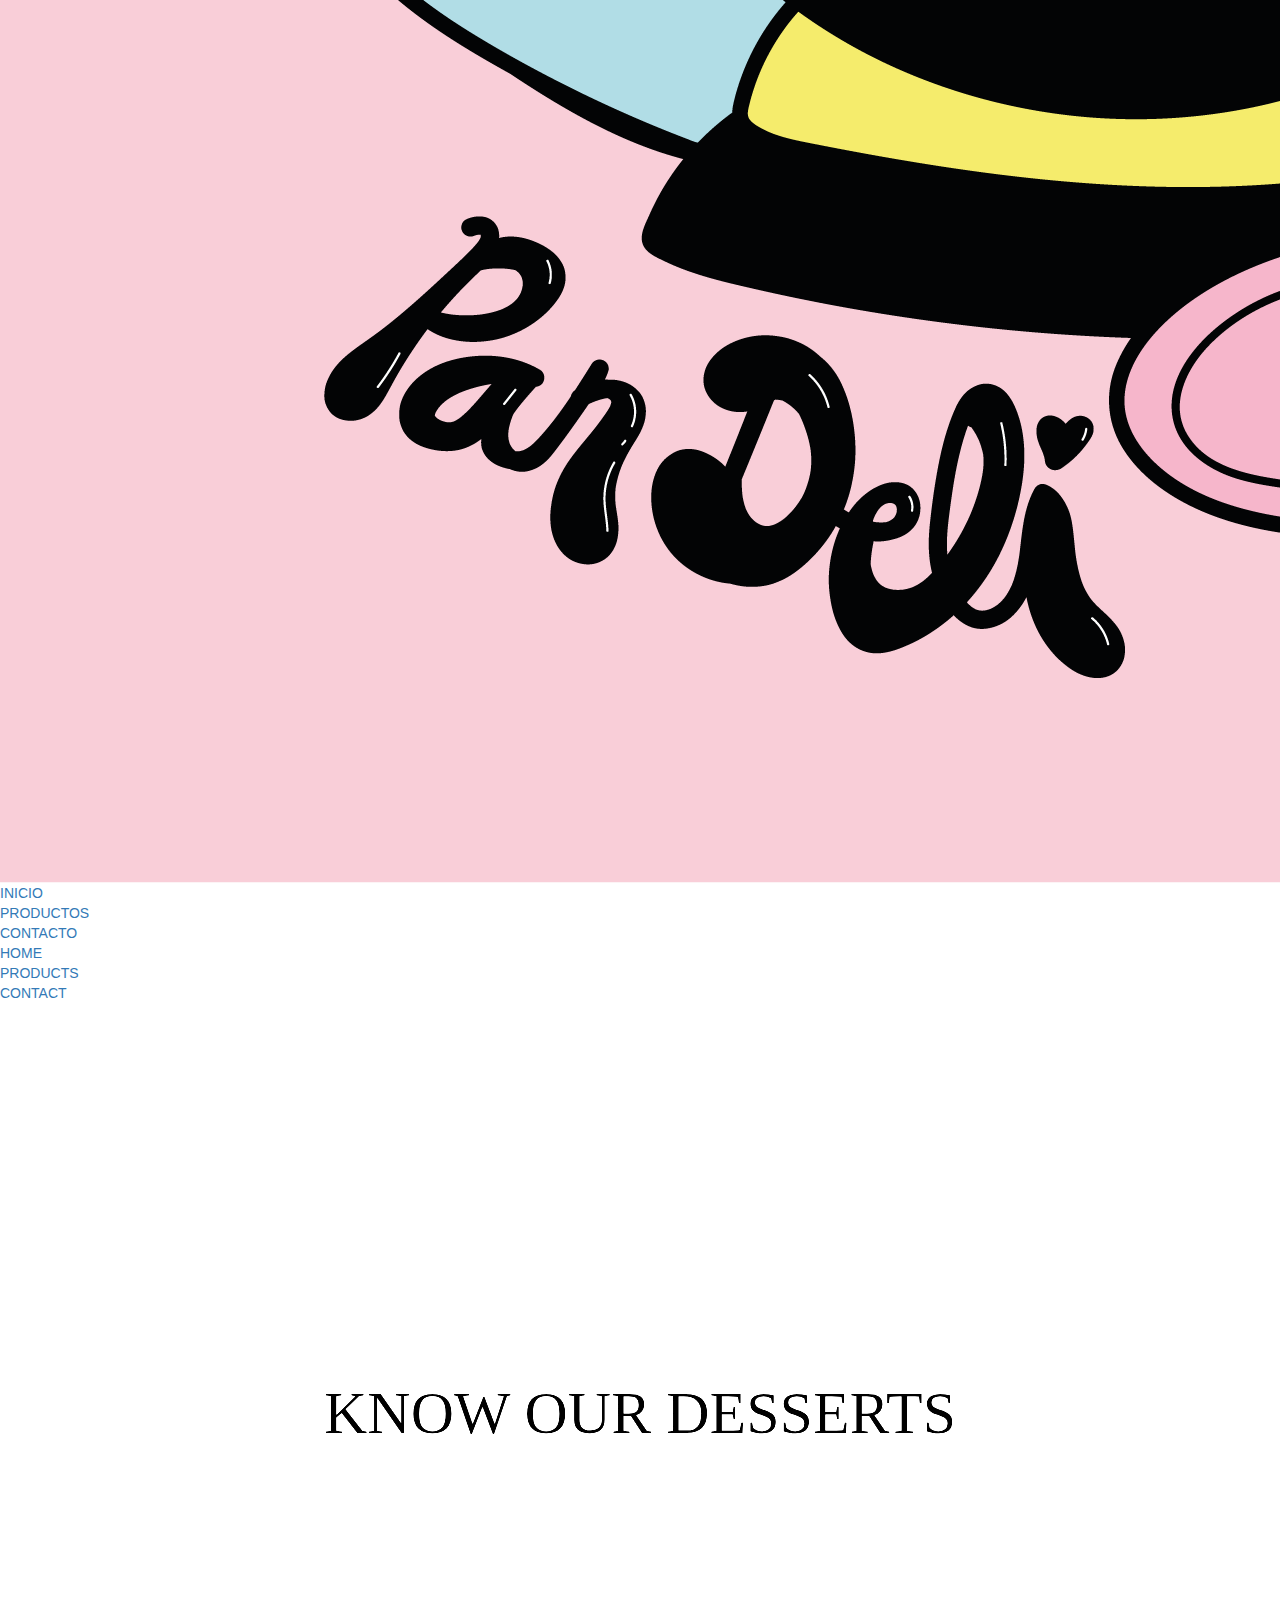
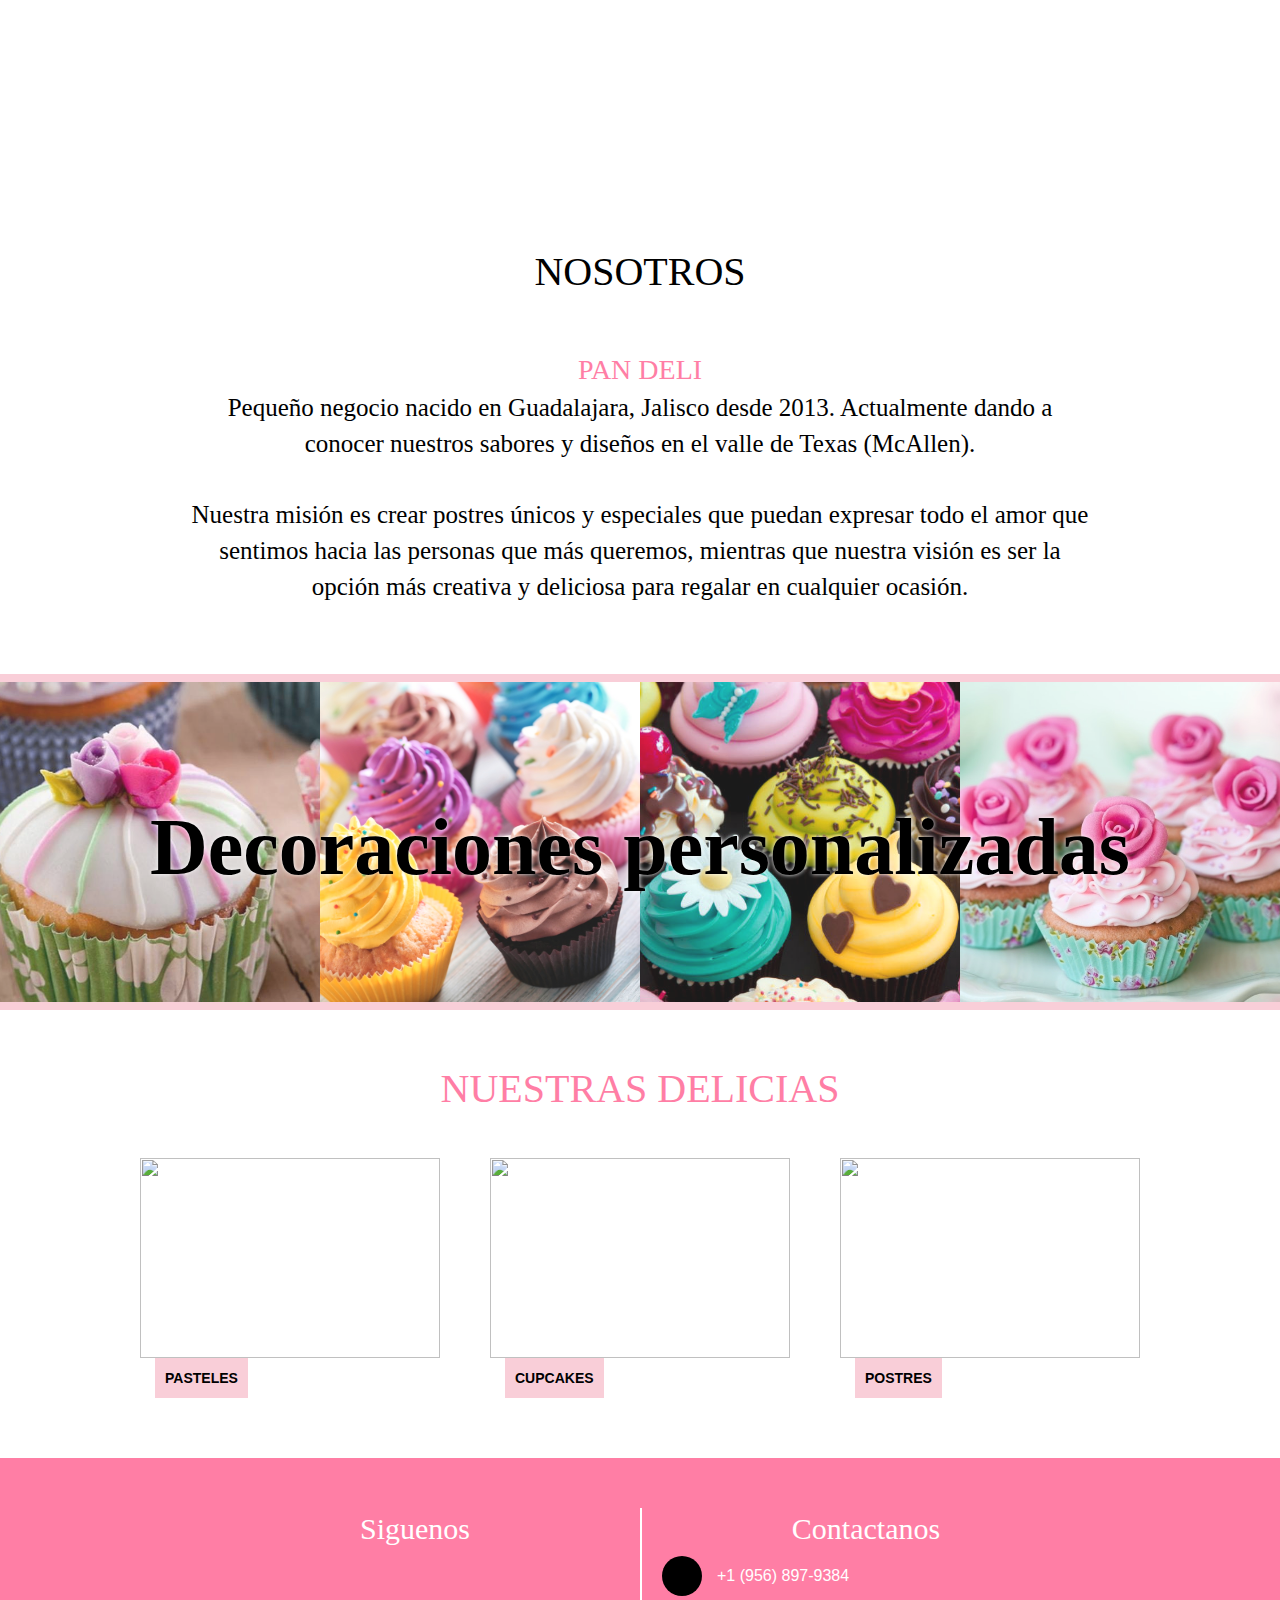
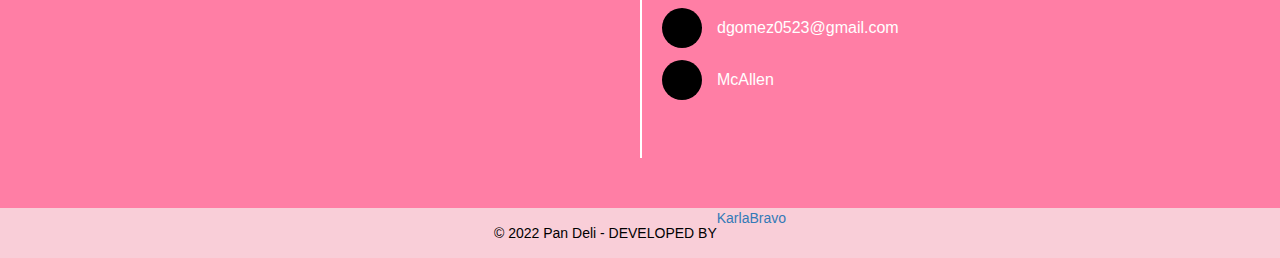
==== commit 394c5b88: "Update index.html" ====
--- a/index.html
+++ b/index.html
@@ -103,7 +103,7 @@
         </div>
 
         <div class="cont-full-about">
-            <p class="subtittle-about">ABOUT US</p>
+            <p class="subtittle-about">NOSOTROS</p>
             <div class="about">
                 <p class="about-p1">PAN DELI</p>
                 <p class="about-p">Pequeño negocio nacido en Guadalajara, Jalisco desde 2013. Actualmente dando a
@@ -131,20 +131,20 @@
                 <img src="/images/h4.jpg" alt="">
             </div>
             <div class="cont-art1-tittle">
-                <h1>Personalized decorations</h1>
+                <h1>Decoraciones personalizadas</h1>
             </div>
             
         </div>
 
         <div class="cont-full-products">
-            <p class="subtittle-products">OUR DELIGHTS</p>
+            <p class="subtittle-products">NUESTRAS DELICIAS</p>
             <div class="cont-into-products">
 
                 <a class="products-home" href="/products.html">
                     <div class="products-home-img">
                         <img src="/images/pastel.jpg" alt="">
                     </div>
-                    <p>CAKES</p>
+                    <p>PASTELES</p>
                 </a>
 
                 <a class="products-home" href="/products.html">
@@ -158,35 +158,12 @@
                     <div class="products-home-img">
                         <img src="/images/postre.jpg" alt="">
                     </div>
-                    <p>DESSERT TABLE</p>
-                </a>
-
-            </div>
-
-            <div class="cont-into-products">
-
-                <a class="products-home" href="/products.html">
-                    <div class="products-home-img">
-                        <img src="/images/galletas.jpg" alt="">
-                    </div>
-                    <p>COOKIES</p>
-                </a>
-
-
-                <a class="products-home" href="/products.html">
-                    <div class="products-home-img">
-                        <img src="/images/gelatinas.jpg" alt="">
-                    </div>
-                    <p>JELLIES</p>
-                </a>
-
-                <a class="products-home" href="/products.html">
-                    <div class="products-home-img">
-                        <img src="/images/bebidas.jpg" alt="">
-                    </div>
-                    <p>MILKSHAKES</p>
-                </a>
-            </div>
+                    <p>POSTRES</p>
+                </a>
+
+            </div>
+
+            
         </div>
 
 
@@ -194,7 +171,7 @@
         <div class="cont-full-footer">
             <div class="cont-into-footer">
                 <div class="cont-footer">
-                    <p>Follow us</p>
+                    <p>Siguenos</p>
 
                     <div class="cont-contactUs">
                         <div class="contactUs">
@@ -219,7 +196,7 @@
                 </div>
 
                 <div class="cont-footer">
-                    <p>Contact us</p>
+                    <p>Contactanos</p>
                     <div class="footer-contactUs">
                         <div class="footer-contactUs-cont">
                             <i class="fa-solid fa-phone"></i>
@@ -227,7 +204,7 @@
                         </div>
                         <div class="footer-contactUs-cont">
                             <i class="fa-solid fa-envelope"></i>
-                            <p>PanDeli@gmail.com</p>
+                            <p>dgomez0523@gmail.com</p>
                         </div>
                         <div class="footer-contactUs-cont">
                             <i class="fa-solid fa-location-dot"></i>
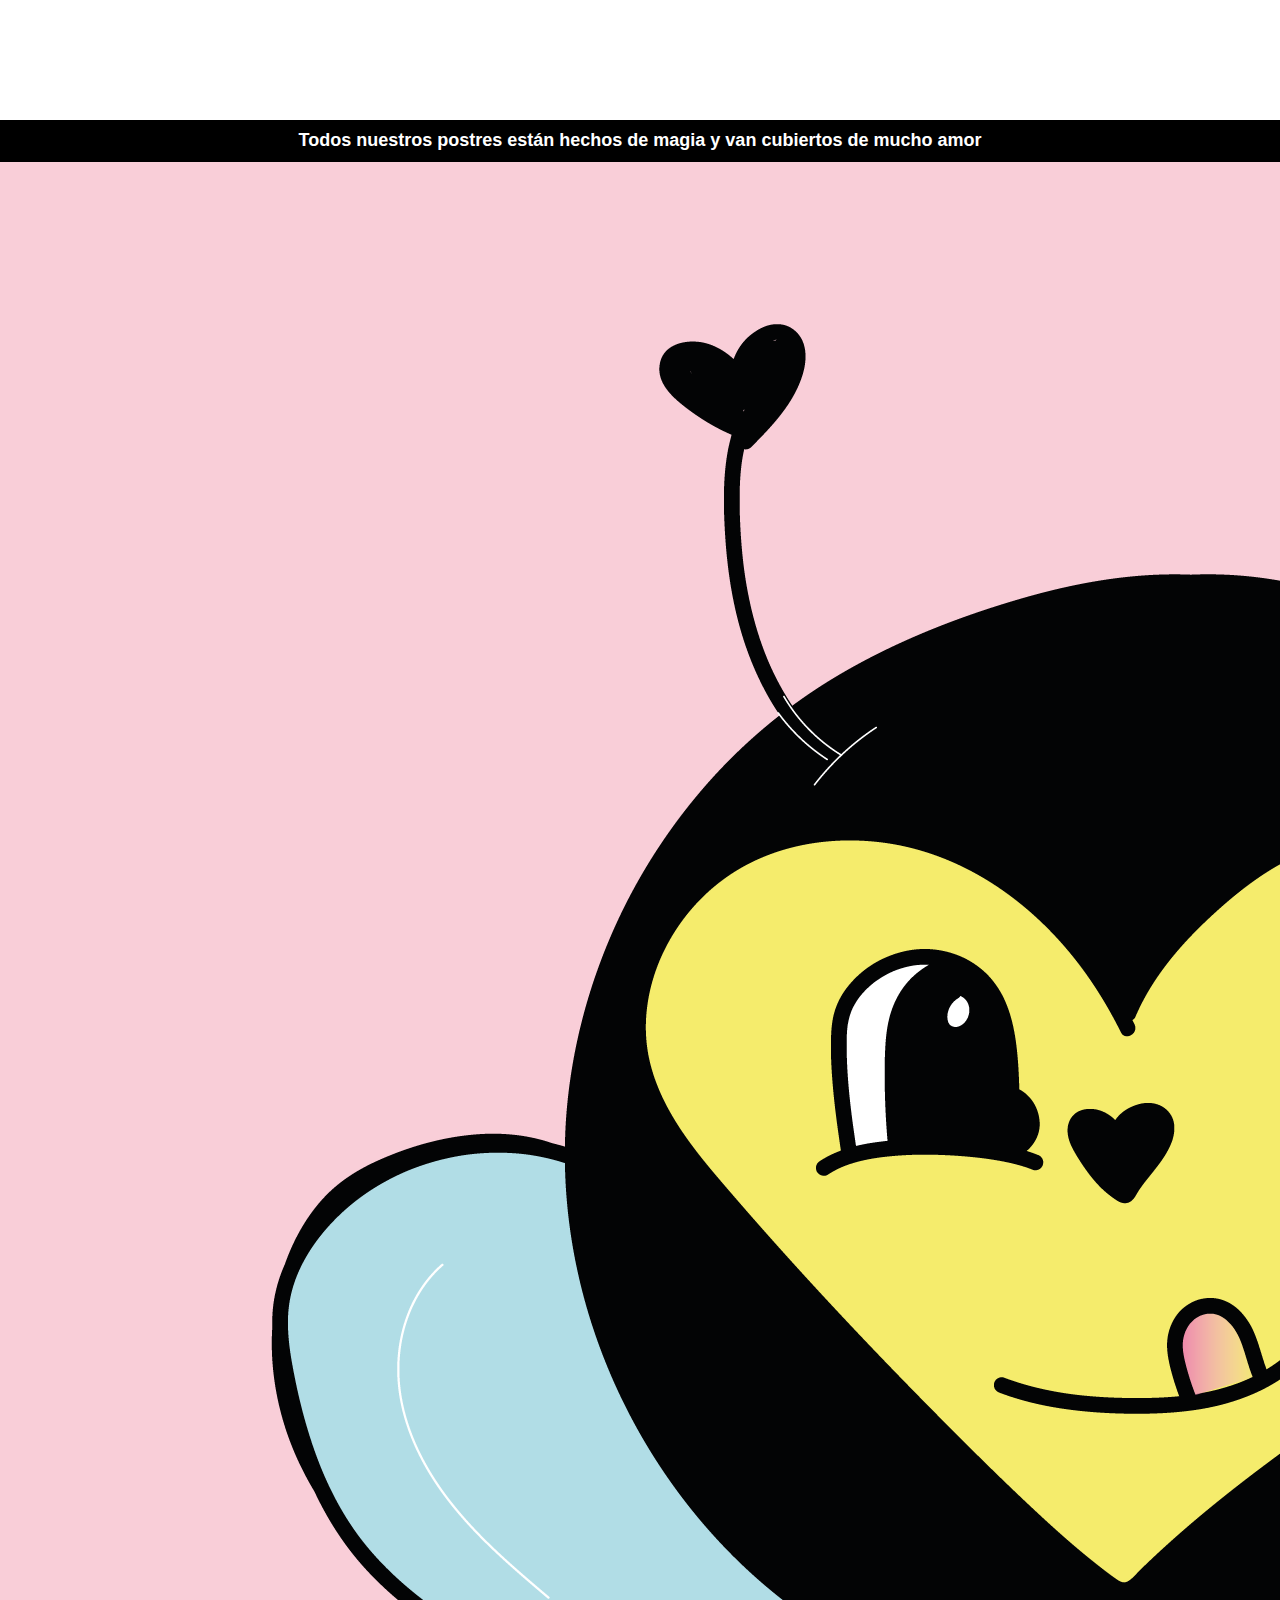
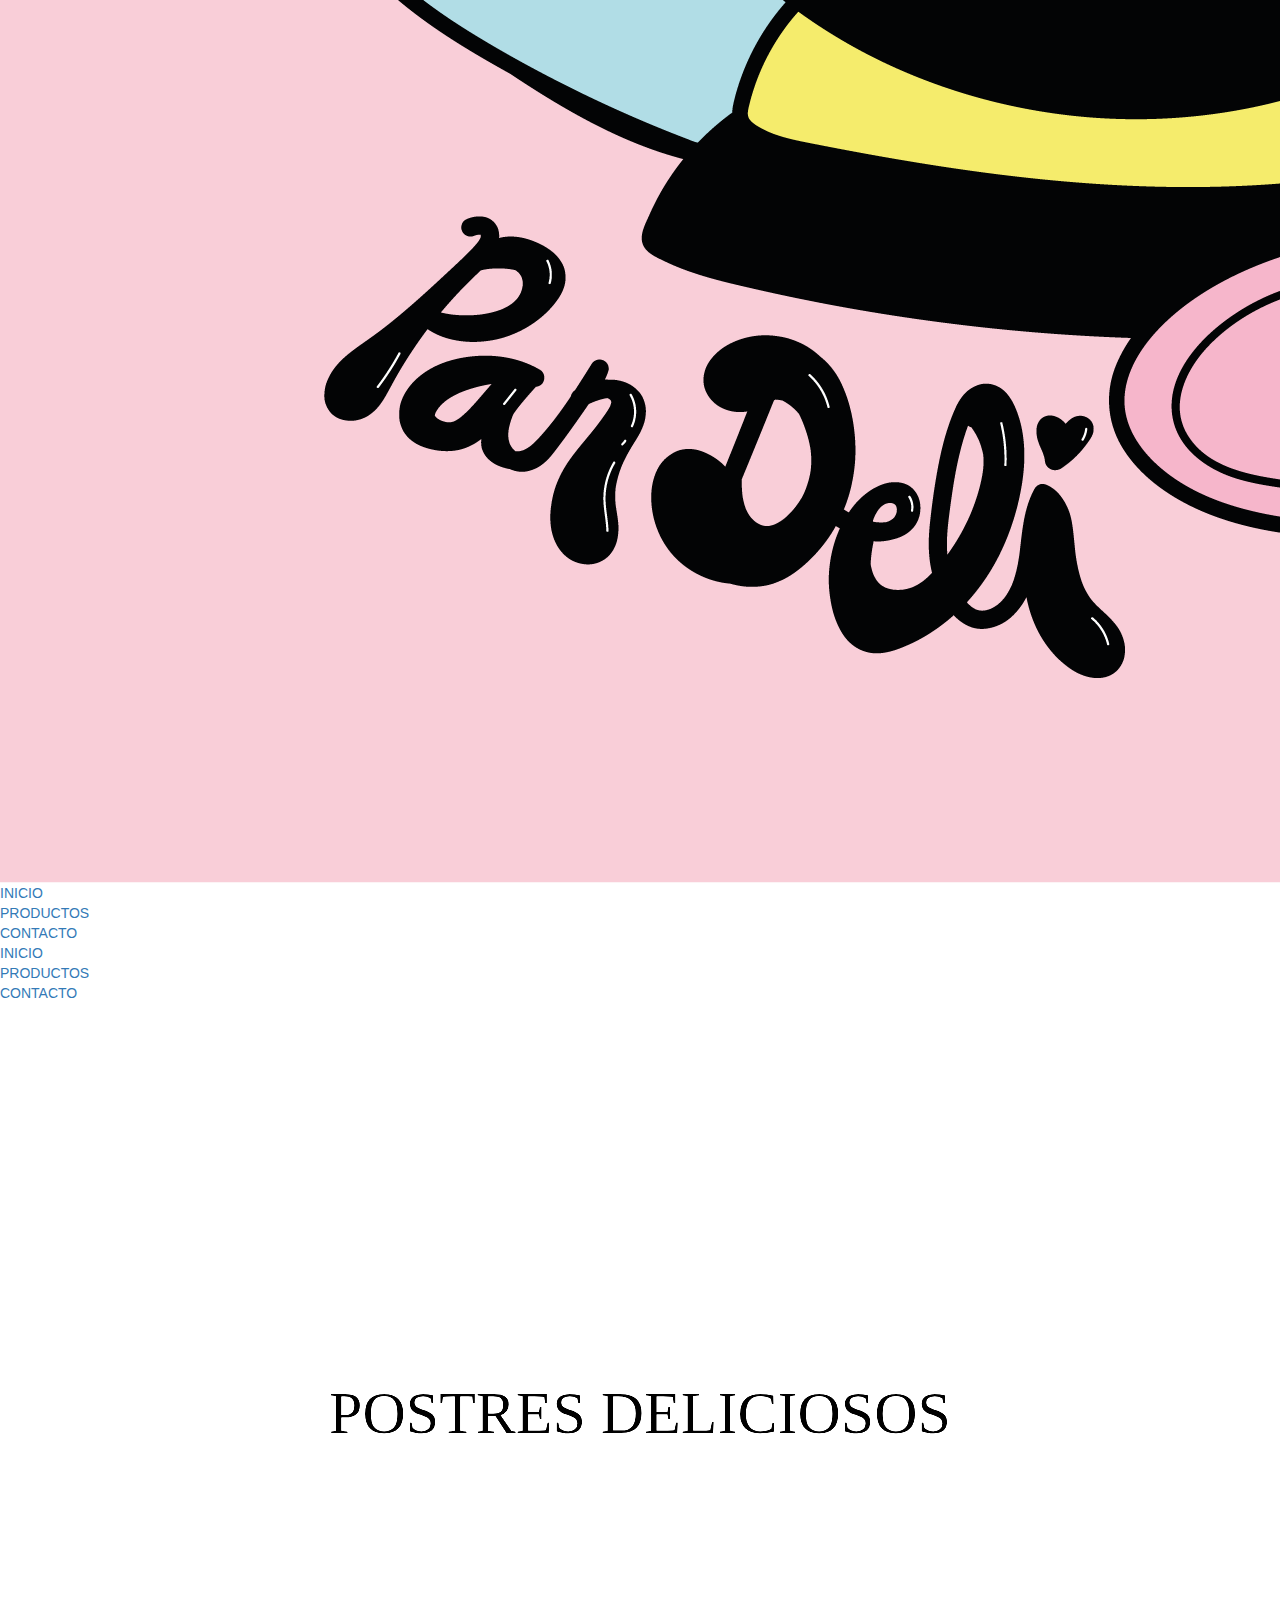
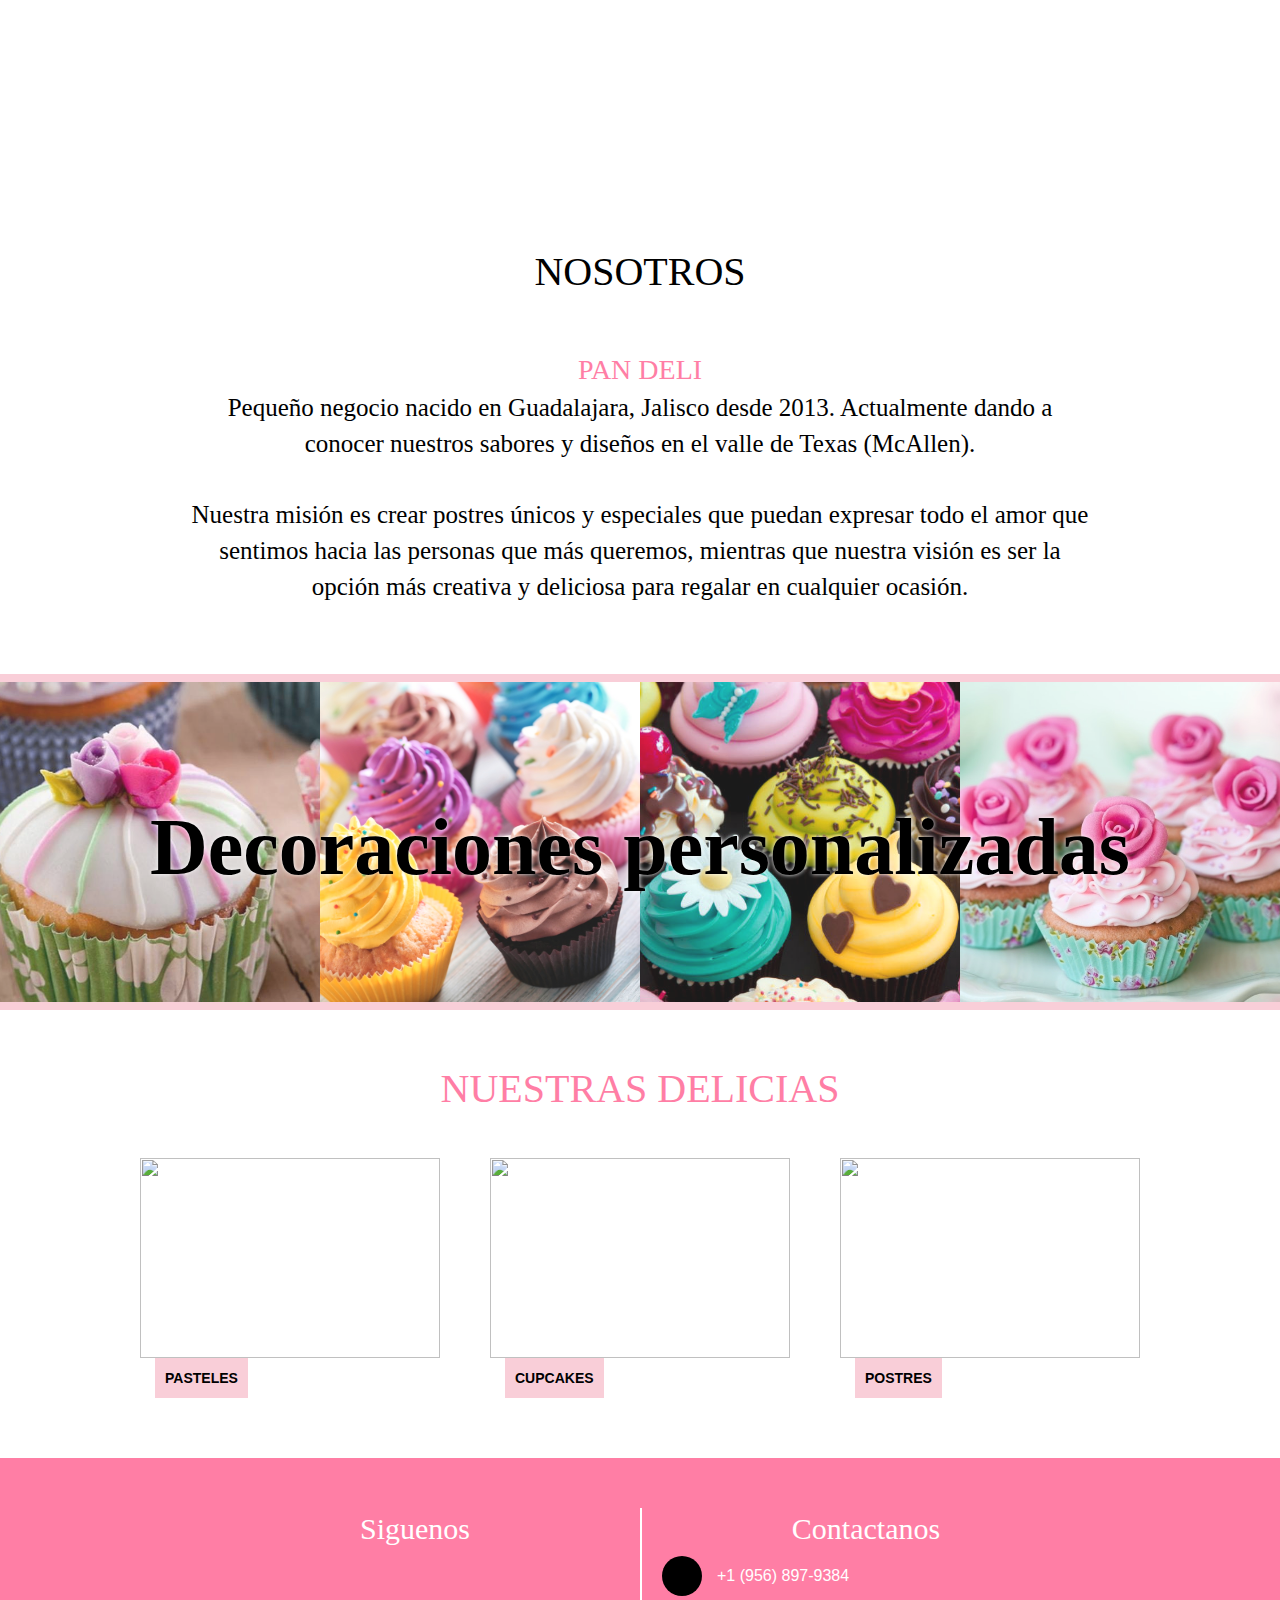
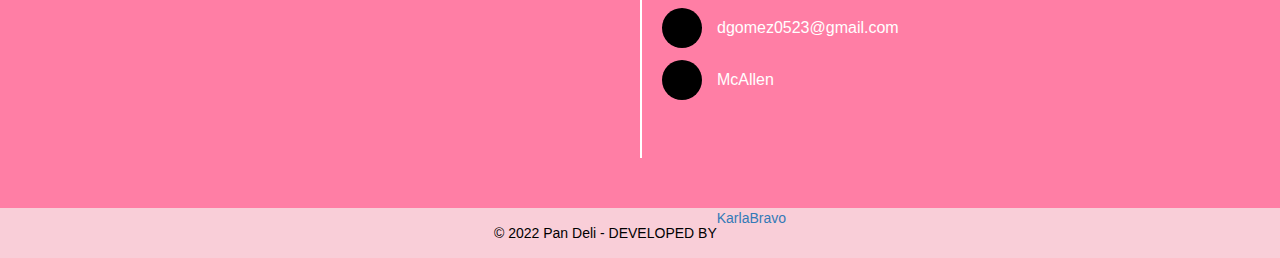
==== commit bf291436: "Update index.html" ====
--- a/index.html
+++ b/index.html
@@ -76,29 +76,29 @@
             <div class="container-minMenu">
                 <a href="/index.html">
                     <div class="menuMin">
-                        <p>HOME</p>
+                        <p>INICIO</p>
                     </div>
                 </a>
                 <a href="/products.html">
                     <div class="menuMin">
-                        <p>PRODUCTS</p>
+                        <p>PRODUCTOS</p>
                     </div>
                 </a>
                 <a href="/contact.html">
                     <div class="menuMin">
-                        <p>CONTACT</p>
+                        <p>CONTACTO</p>
                     </div>
                 </a>
             </div>
         </div>
 
         <div class="titile">
-            <p>All our desserts are made of magic and covered with lots of love</p>
+            <p>Todos nuestros postres están hechos de magia y van cubiertos de mucho amor</p>
         </div>
 
         <div class="cont-full-home">
             <div class="cont-tittle-home">
-                <p>KNOW OUR DESSERTS</p>
+                <p>POSTRES DELICIOSOS</p>
             </div>
         </div>
 
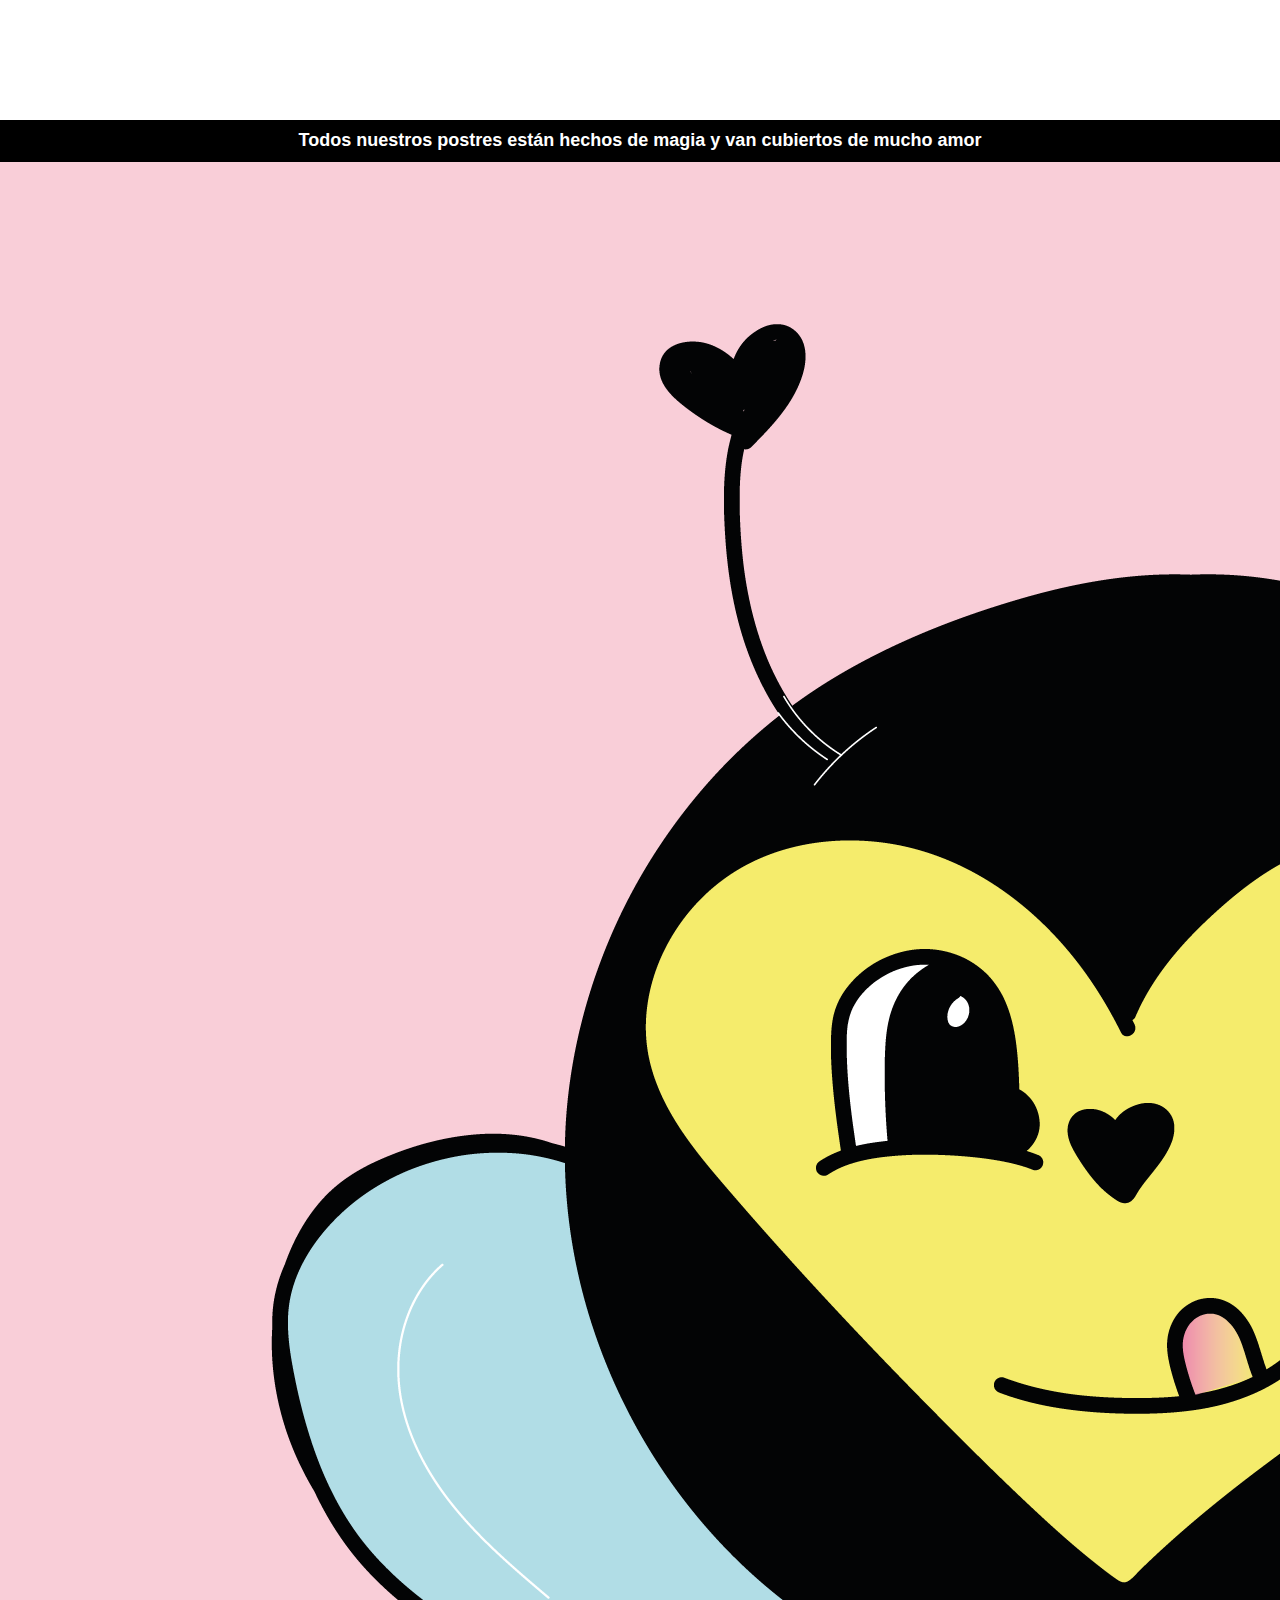
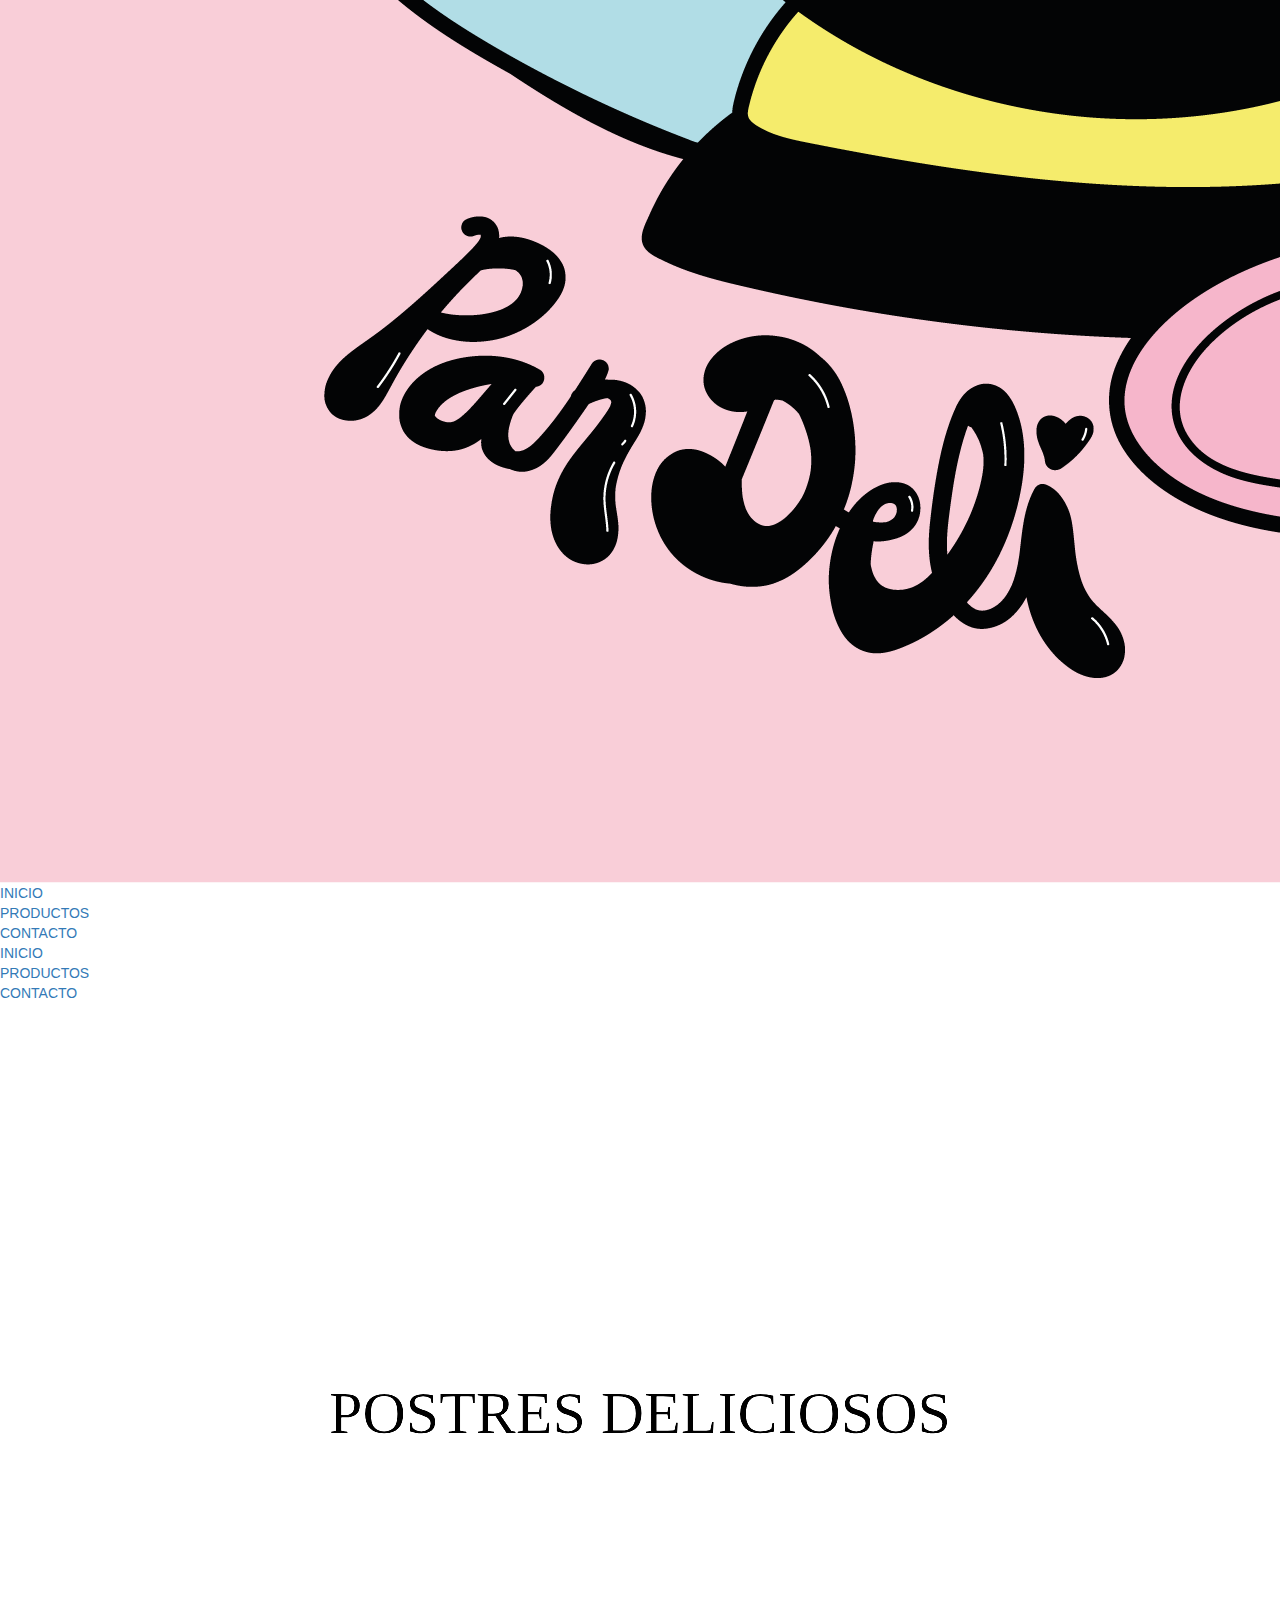
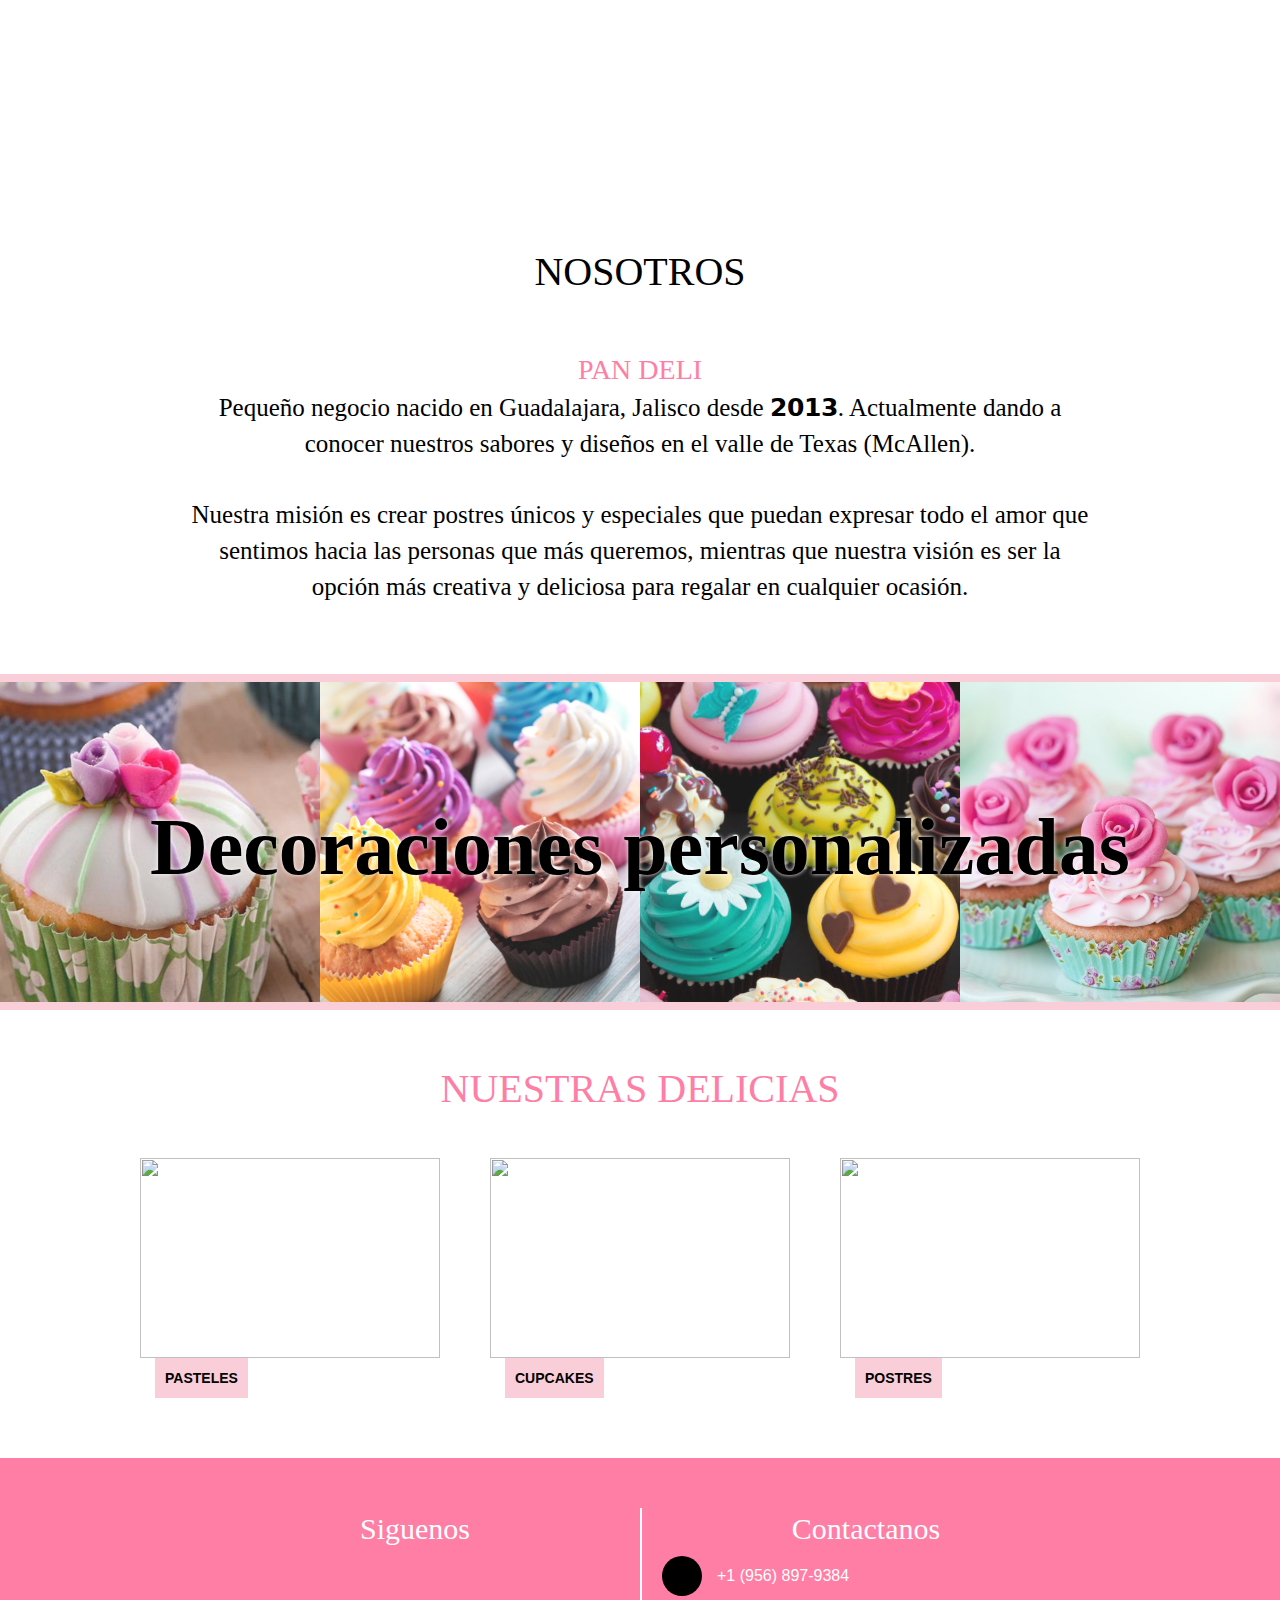
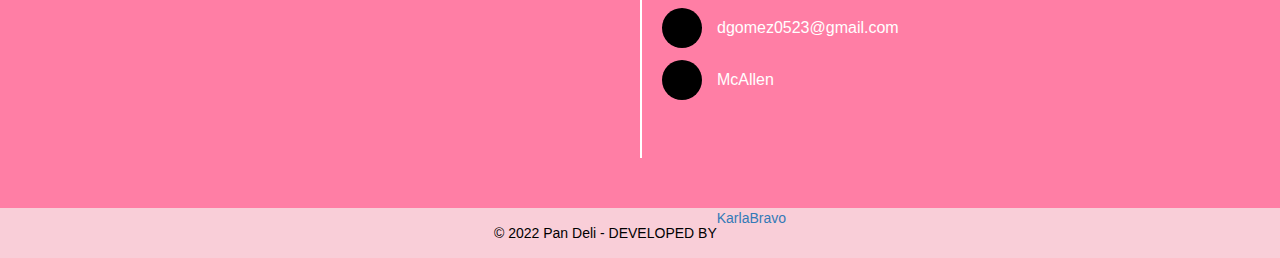
==== commit d2b7d422: "Update index.html" ====
--- a/index.html
+++ b/index.html
@@ -106,7 +106,7 @@
             <p class="subtittle-about">NOSOTROS</p>
             <div class="about">
                 <p class="about-p1">PAN DELI</p>
-                <p class="about-p">Pequeño negocio nacido en Guadalajara, Jalisco desde 2013. Actualmente dando a
+                <p class="about-p">Pequeño negocio nacido en Guadalajara, Jalisco desde 𝟮𝟬𝟭𝟯. Actualmente dando a
                     conocer nuestros sabores y diseños en el valle de Texas (McAllen).
                     <br> <br>
                     Nuestra misión es crear postres
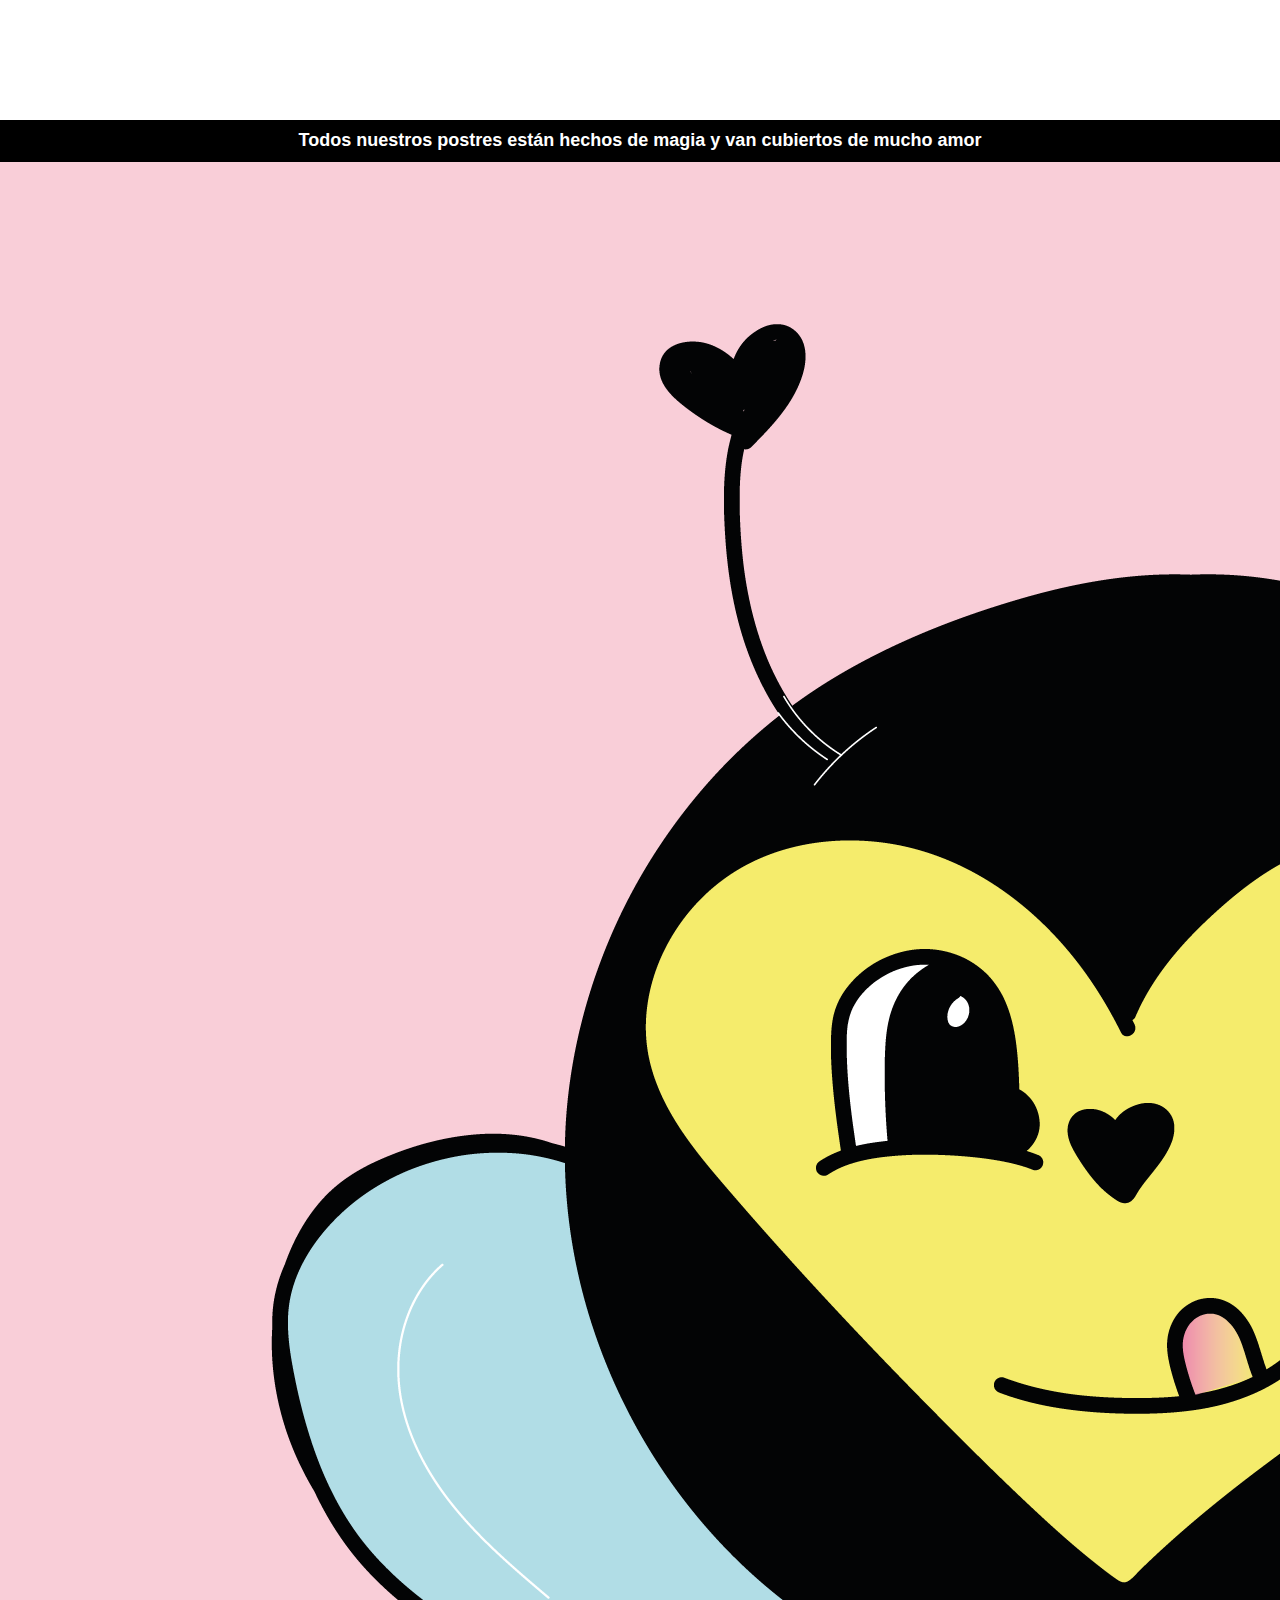
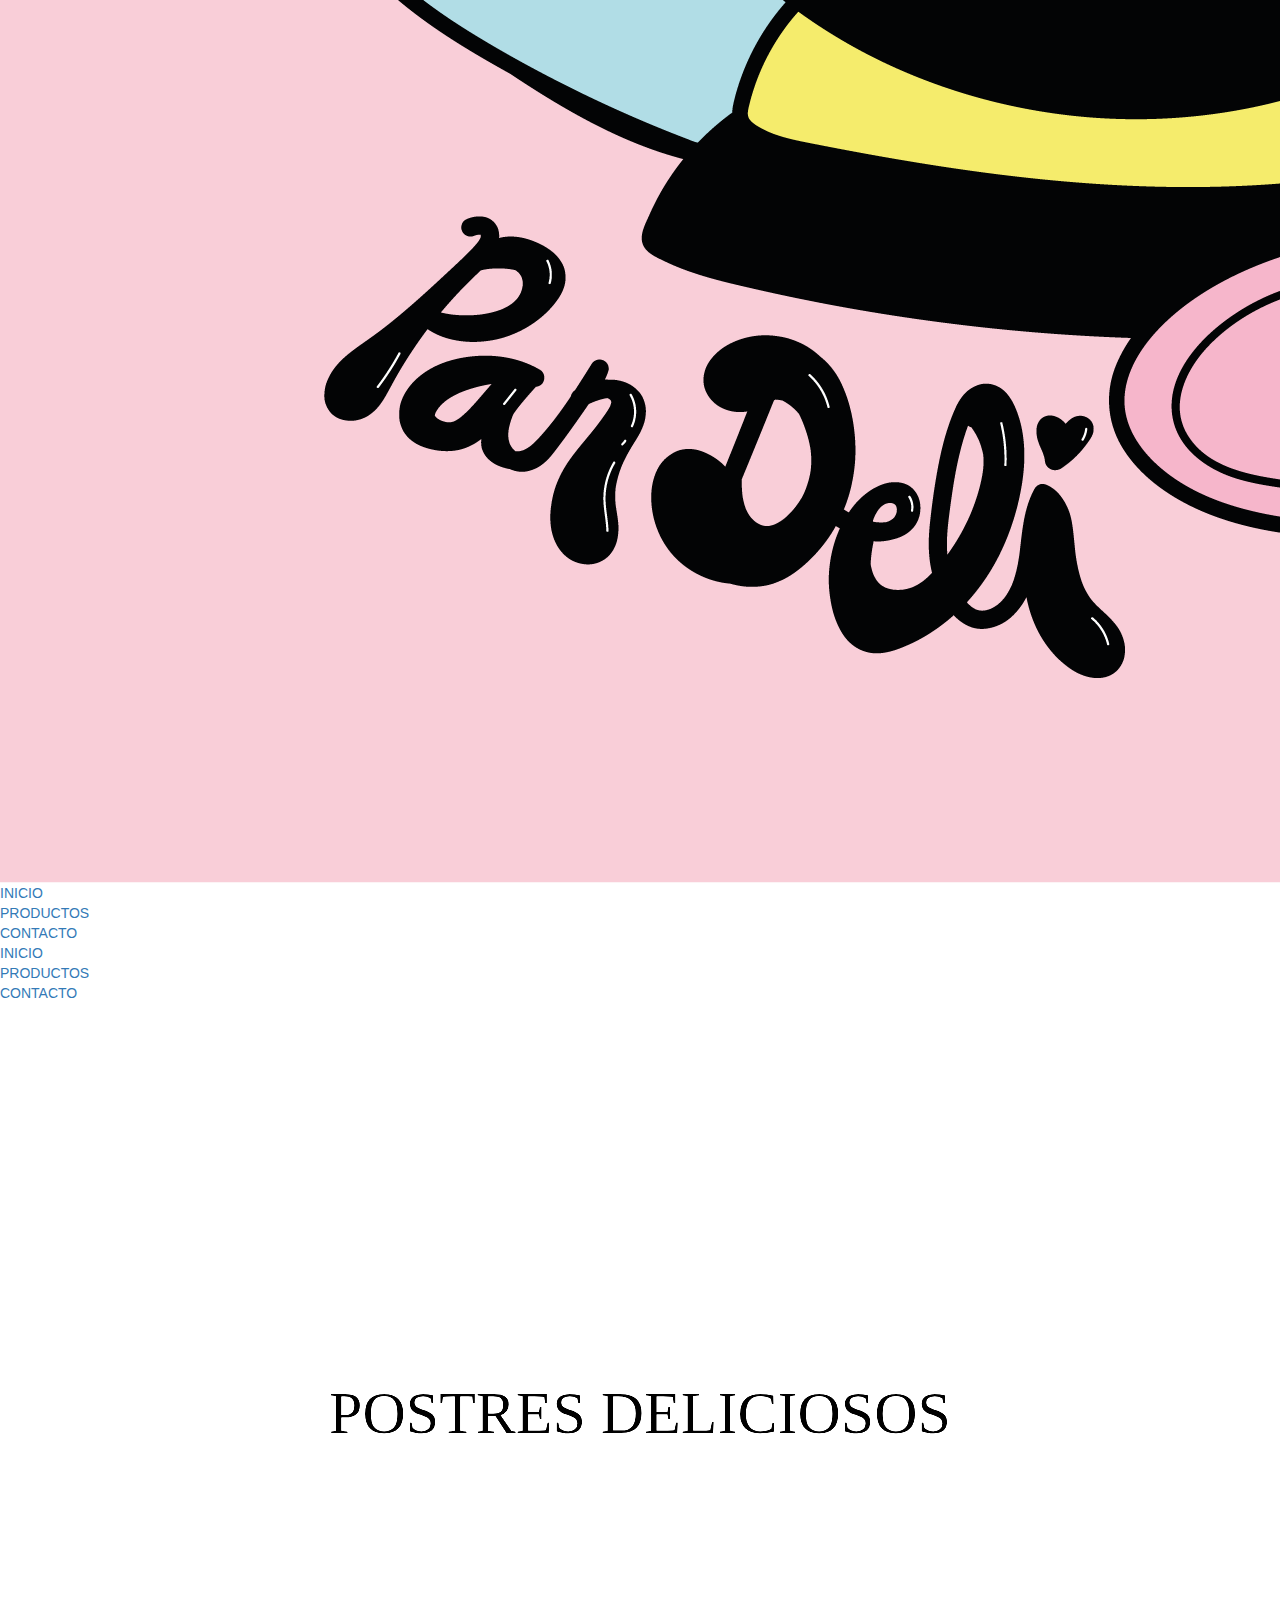
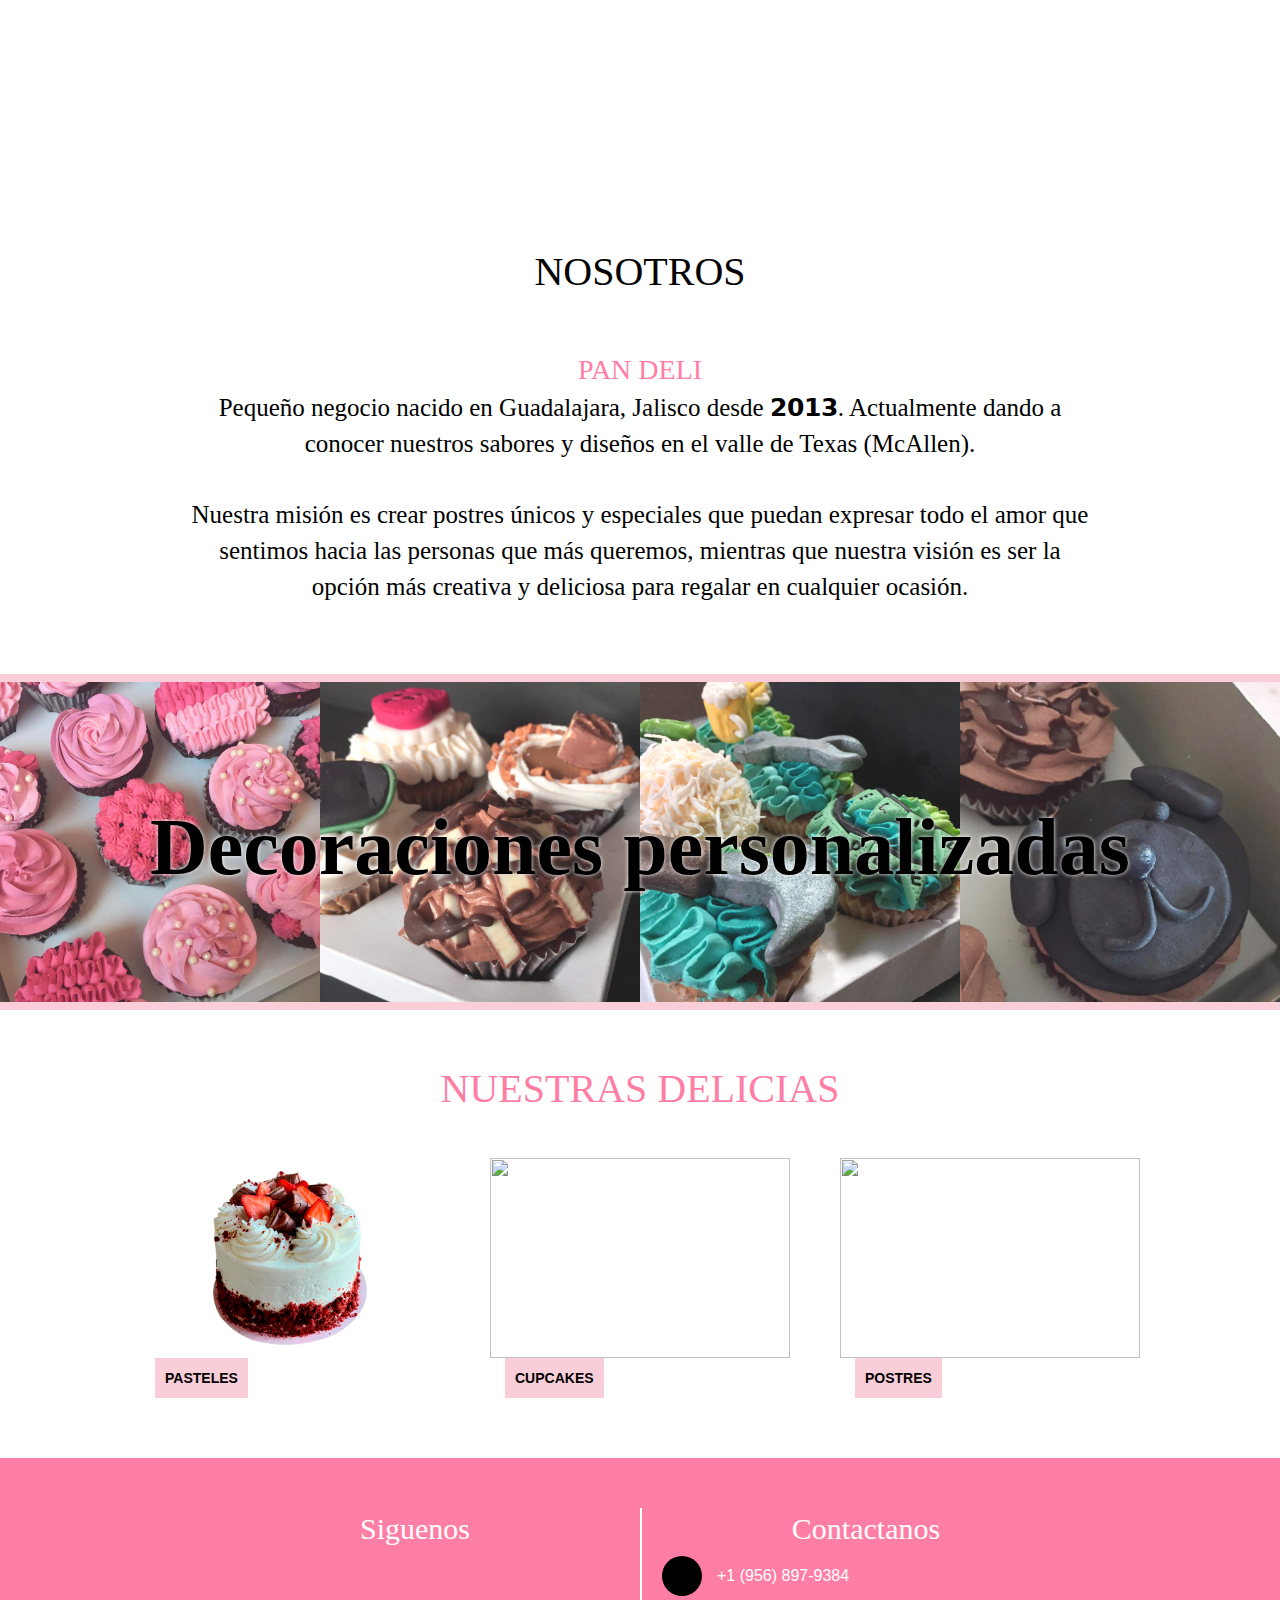
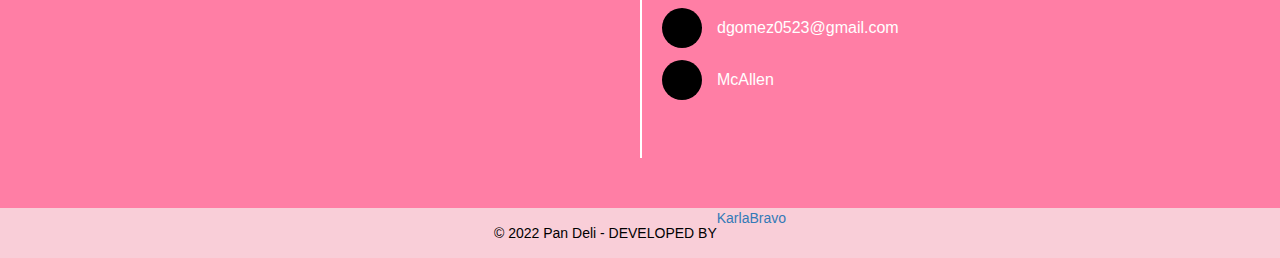
==== commit 36d3e51a: "Update index.html" ====
--- a/index.html
+++ b/index.html
@@ -119,16 +119,16 @@
         
         <div class="cont-full-art1">
             <div class="cont-art1">
-                <img src="/images/h1.jpg" alt="">
-            </div>
-            <div class="cont-art1">
-                <img src="/images/h2.jpg" alt="">
-            </div>
-            <div class="cont-art1">
-                <img src="/images/h3.jpg" alt="">
-            </div>
-            <div class="cont-art1">
-                <img src="/images/h4.jpg" alt="">
+                <img src="/images/cuadro 1.jfif" alt="">
+            </div>
+            <div class="cont-art1">
+                <img src="/images/cuadro 2.jfif" alt="">
+            </div>
+            <div class="cont-art1">
+                <img src="/images/cuadro 3.jfif" alt="">
+            </div>
+            <div class="cont-art1">
+                <img src="/images/cuadro 4.jfif" alt="">
             </div>
             <div class="cont-art1-tittle">
                 <h1>Decoraciones personalizadas</h1>
@@ -142,7 +142,7 @@
 
                 <a class="products-home" href="/products.html">
                     <div class="products-home-img">
-                        <img src="/images/pastel.jpg" alt="">
+                        <img src="/images/pastel.png" alt="">
                     </div>
                     <p>PASTELES</p>
                 </a>
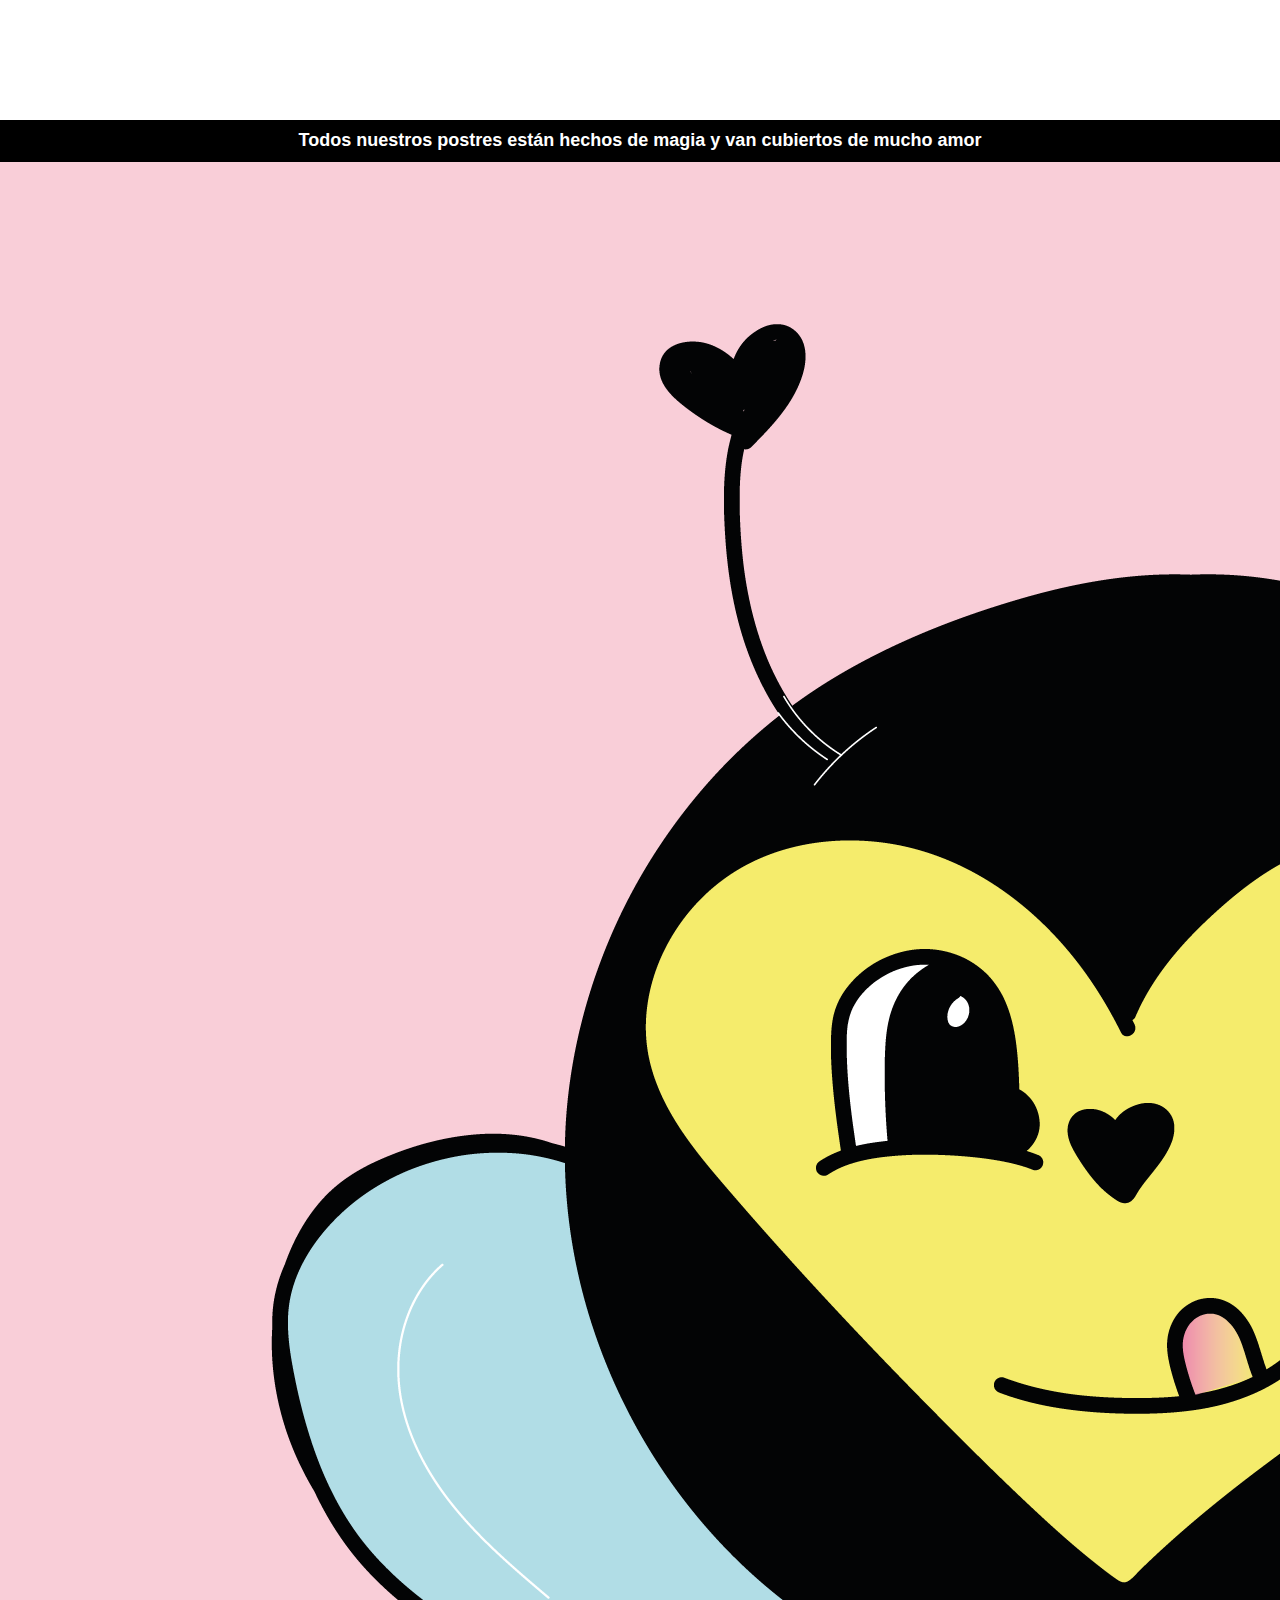
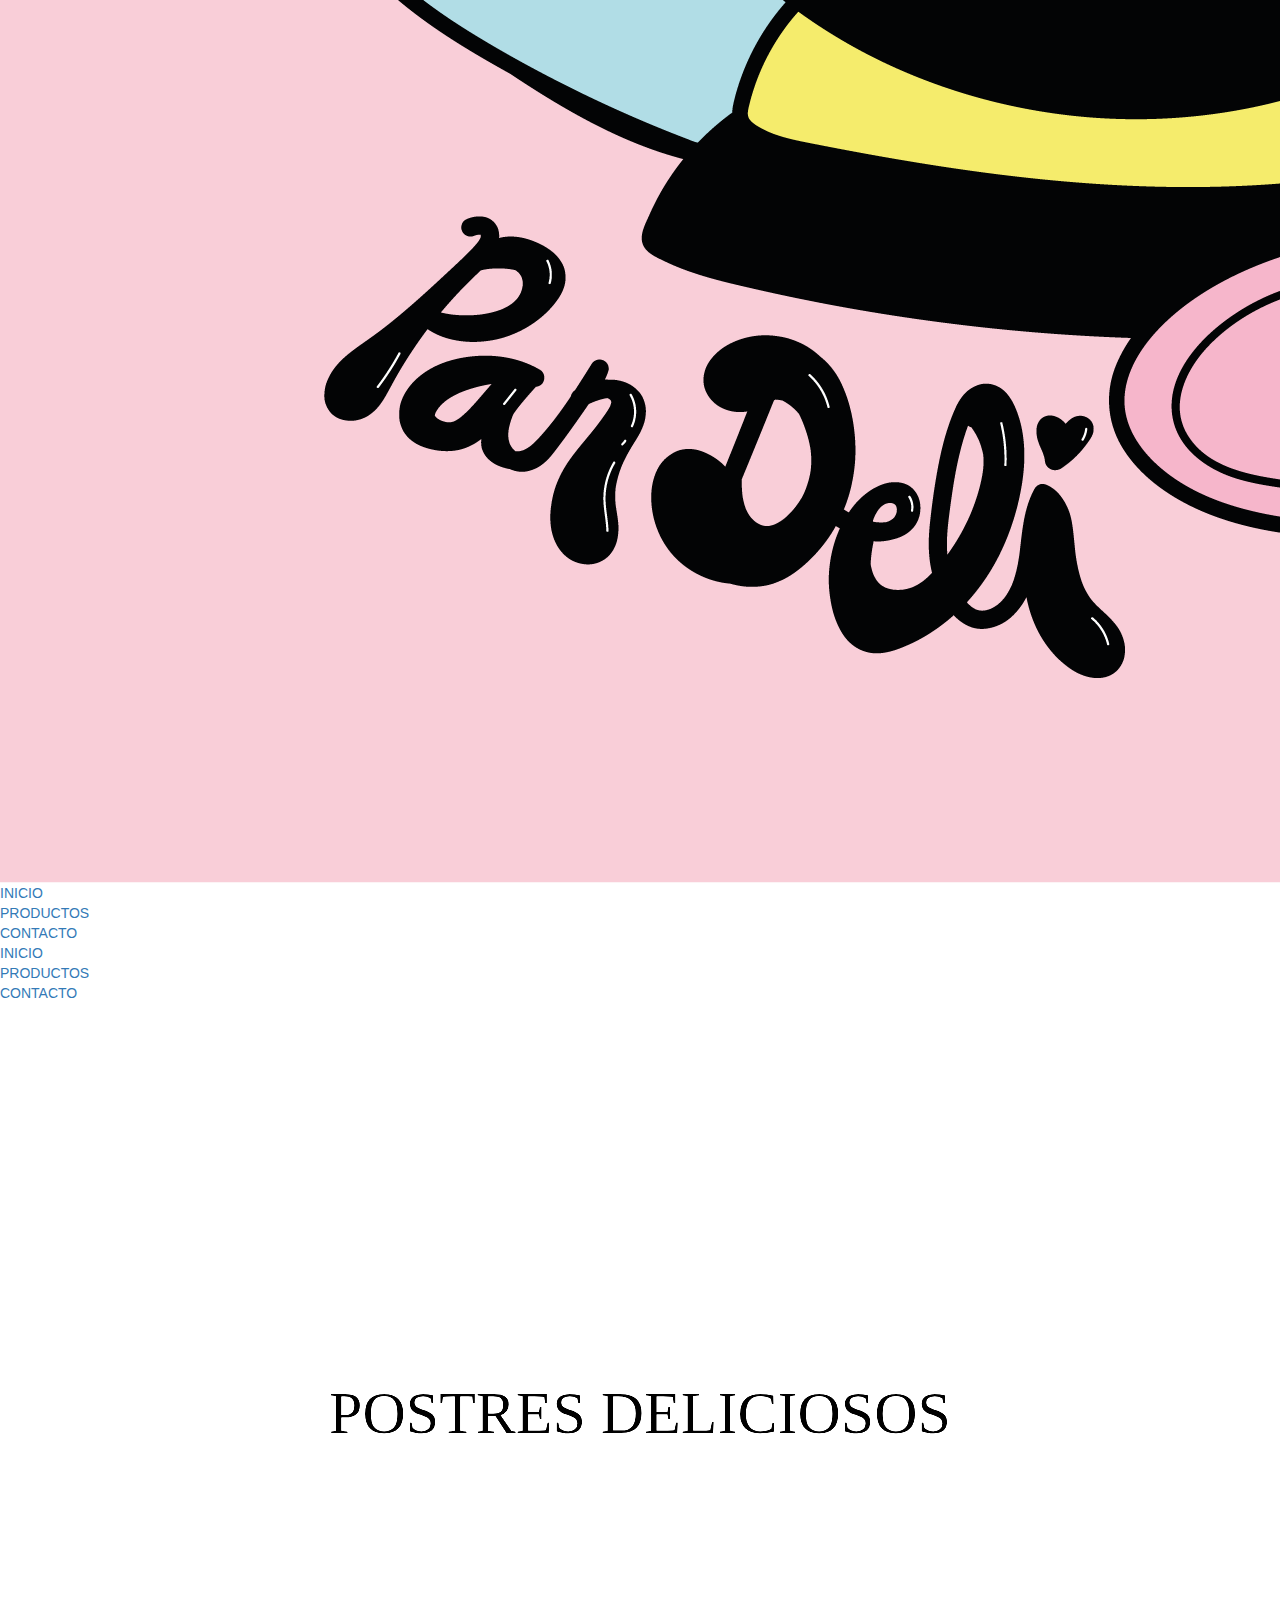
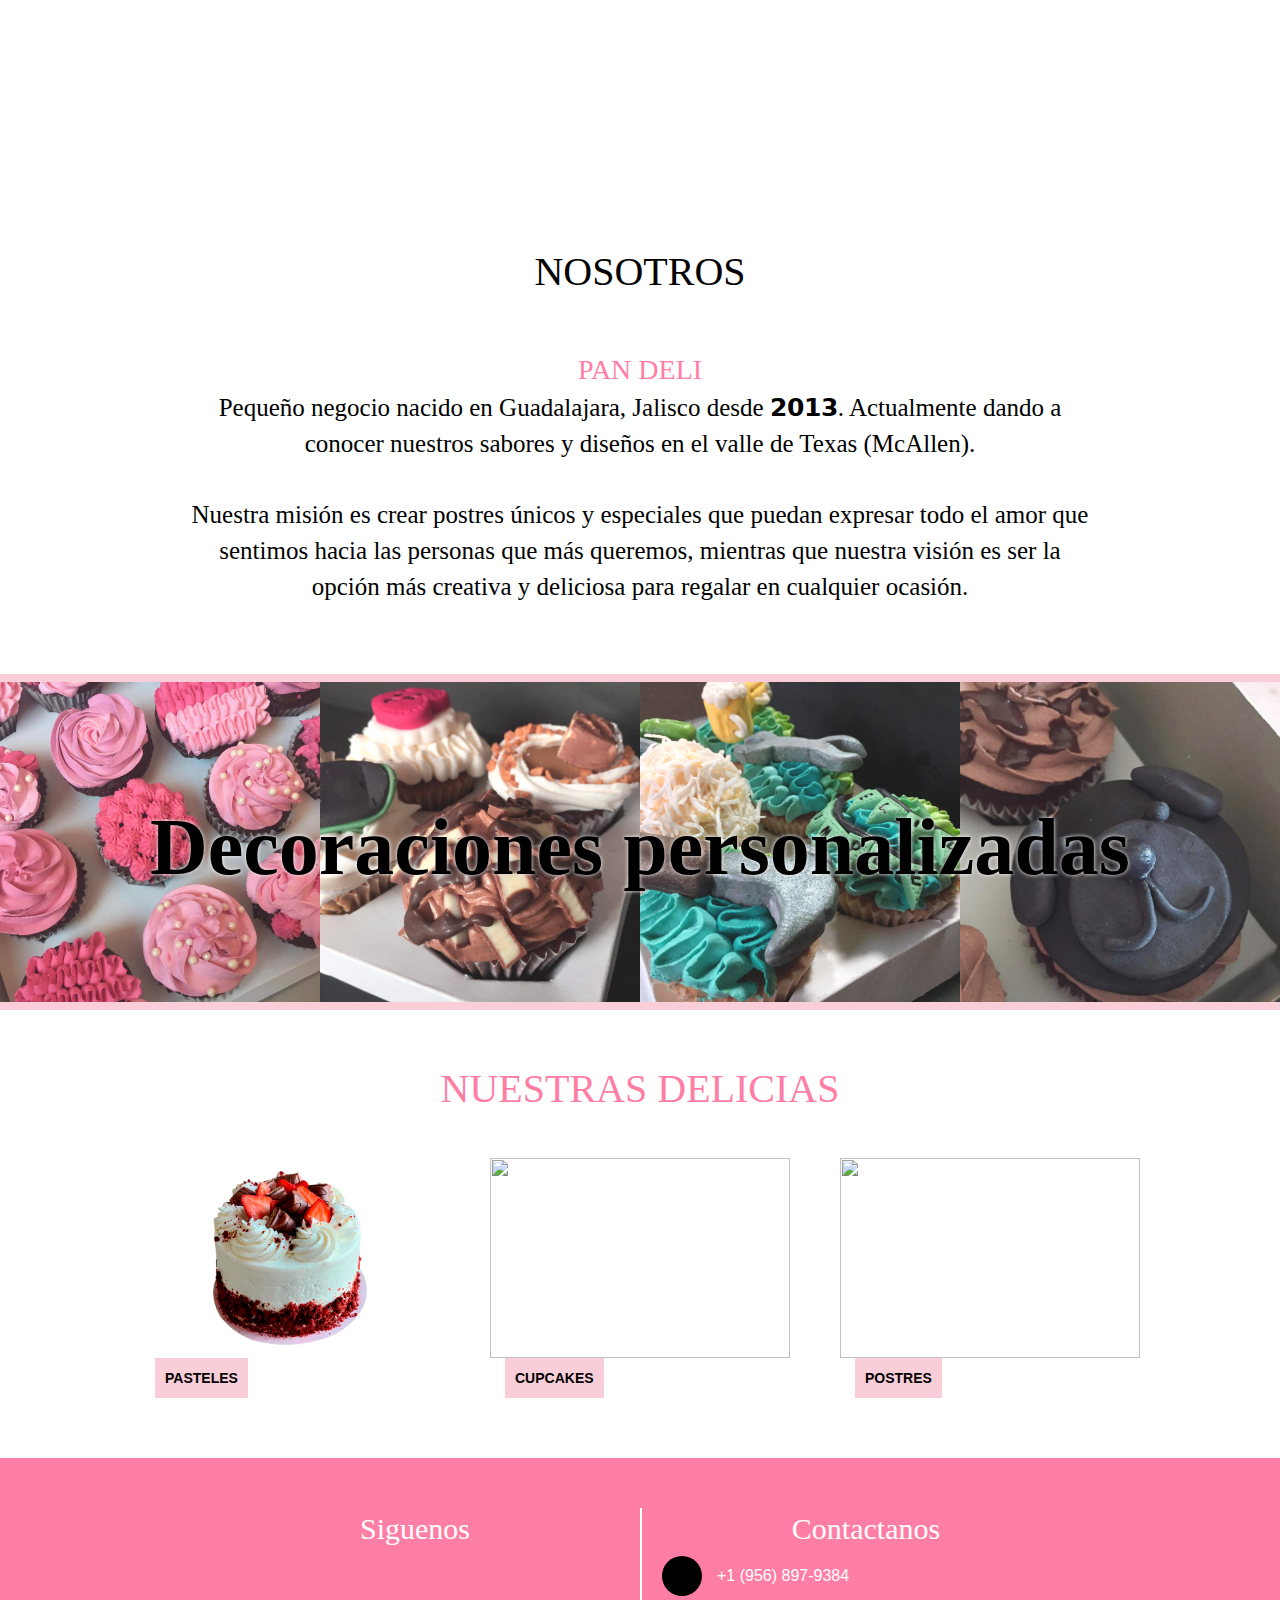
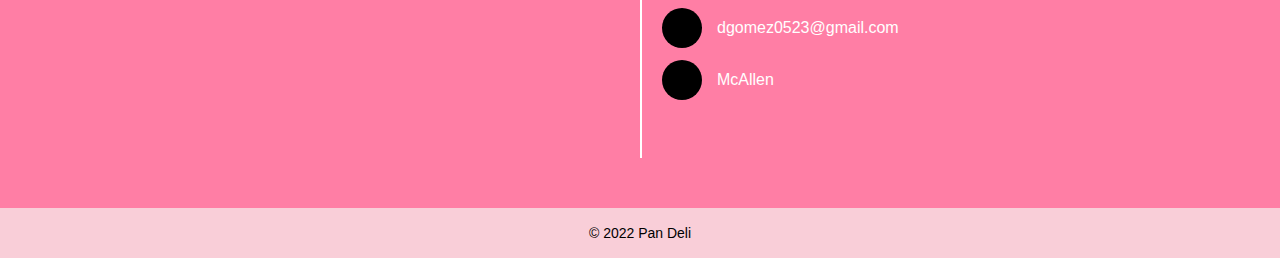
==== commit 6a9ba89c: "Update index.html" ====
--- a/index.html
+++ b/index.html
@@ -217,8 +217,10 @@
         </div>
 
         <div class="cont-full-footer2">
-            <p>© 2022 Pan Deli - DEVELOPED BY  </p>
-            <a href="https://karlavbm.github.io/" target="_blank">KarlaBravo</a>
+            <p>© 2022 Pan Deli </p>
+            <a href="https://karlavbm.github.io/" target="_blank">
+                <img src="/icons/COPYRIGTH.svg" alt="">
+            </a>
         </div>
 
 
